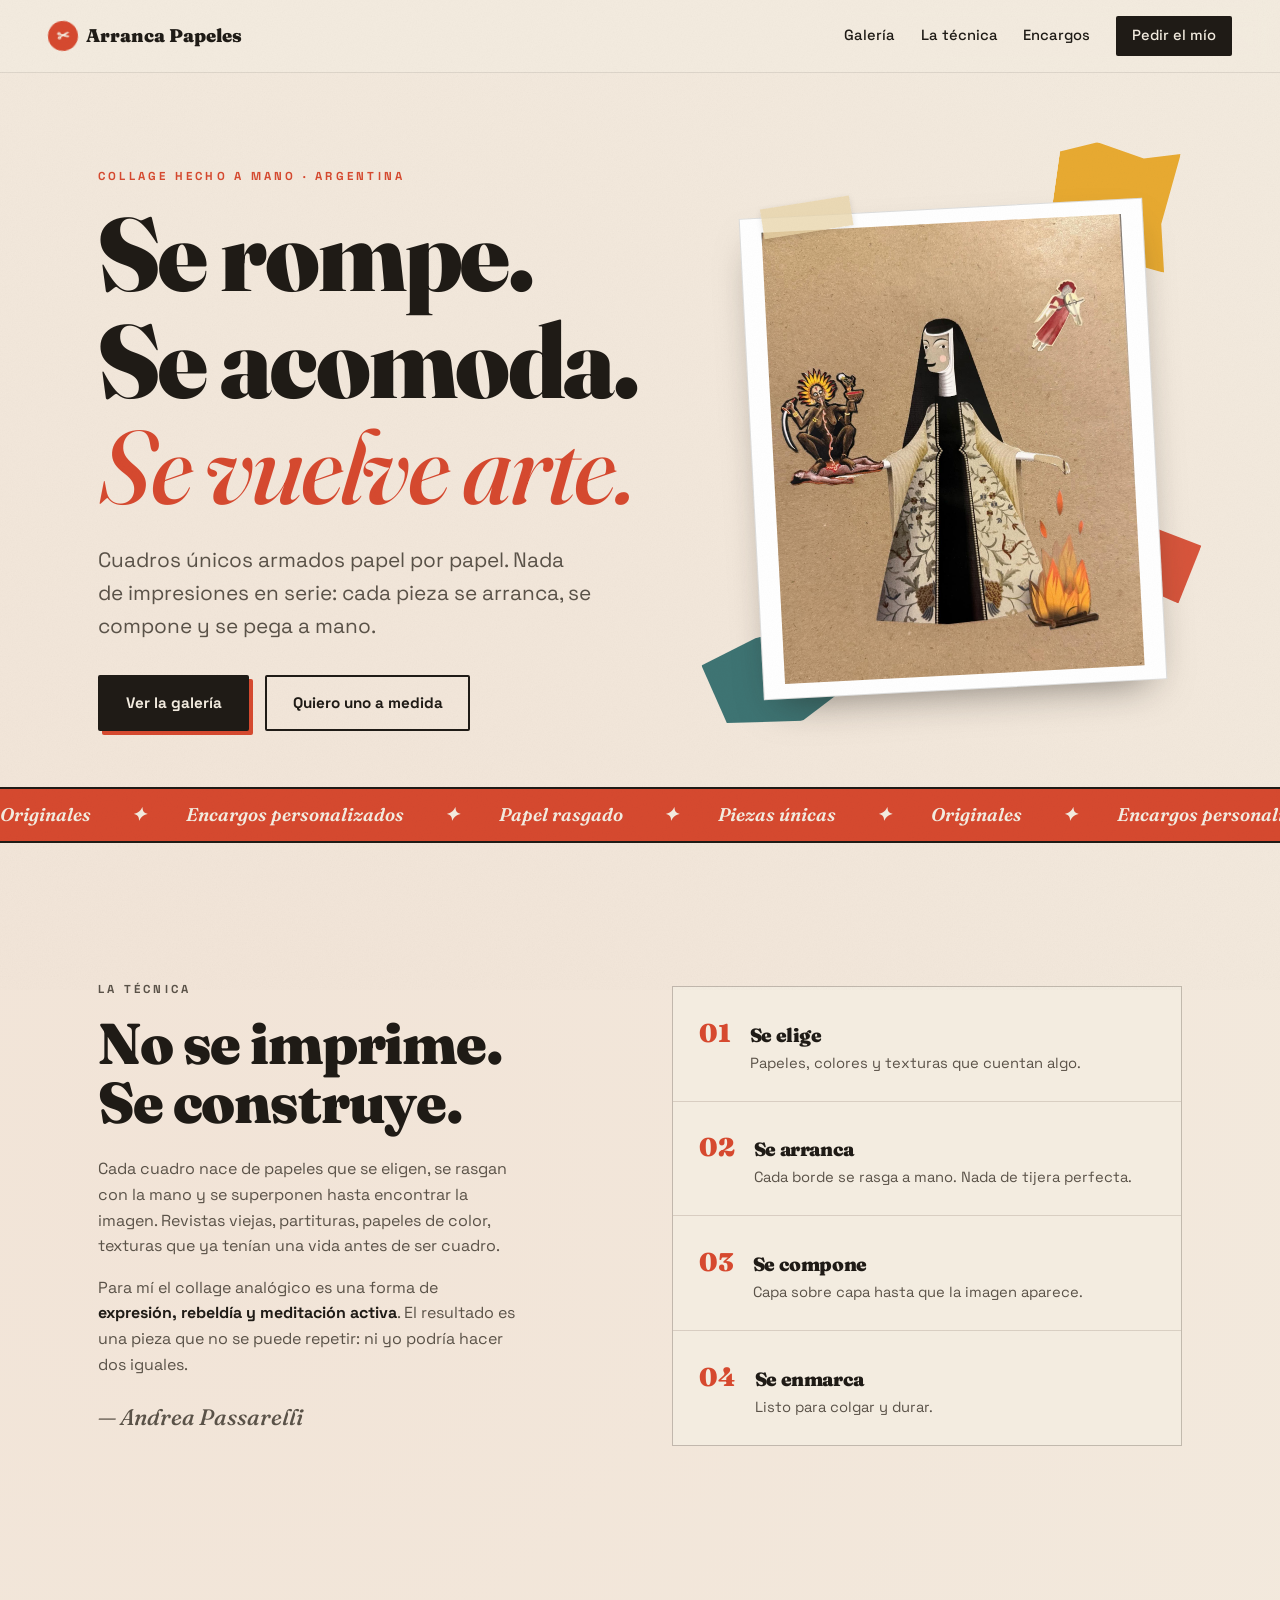
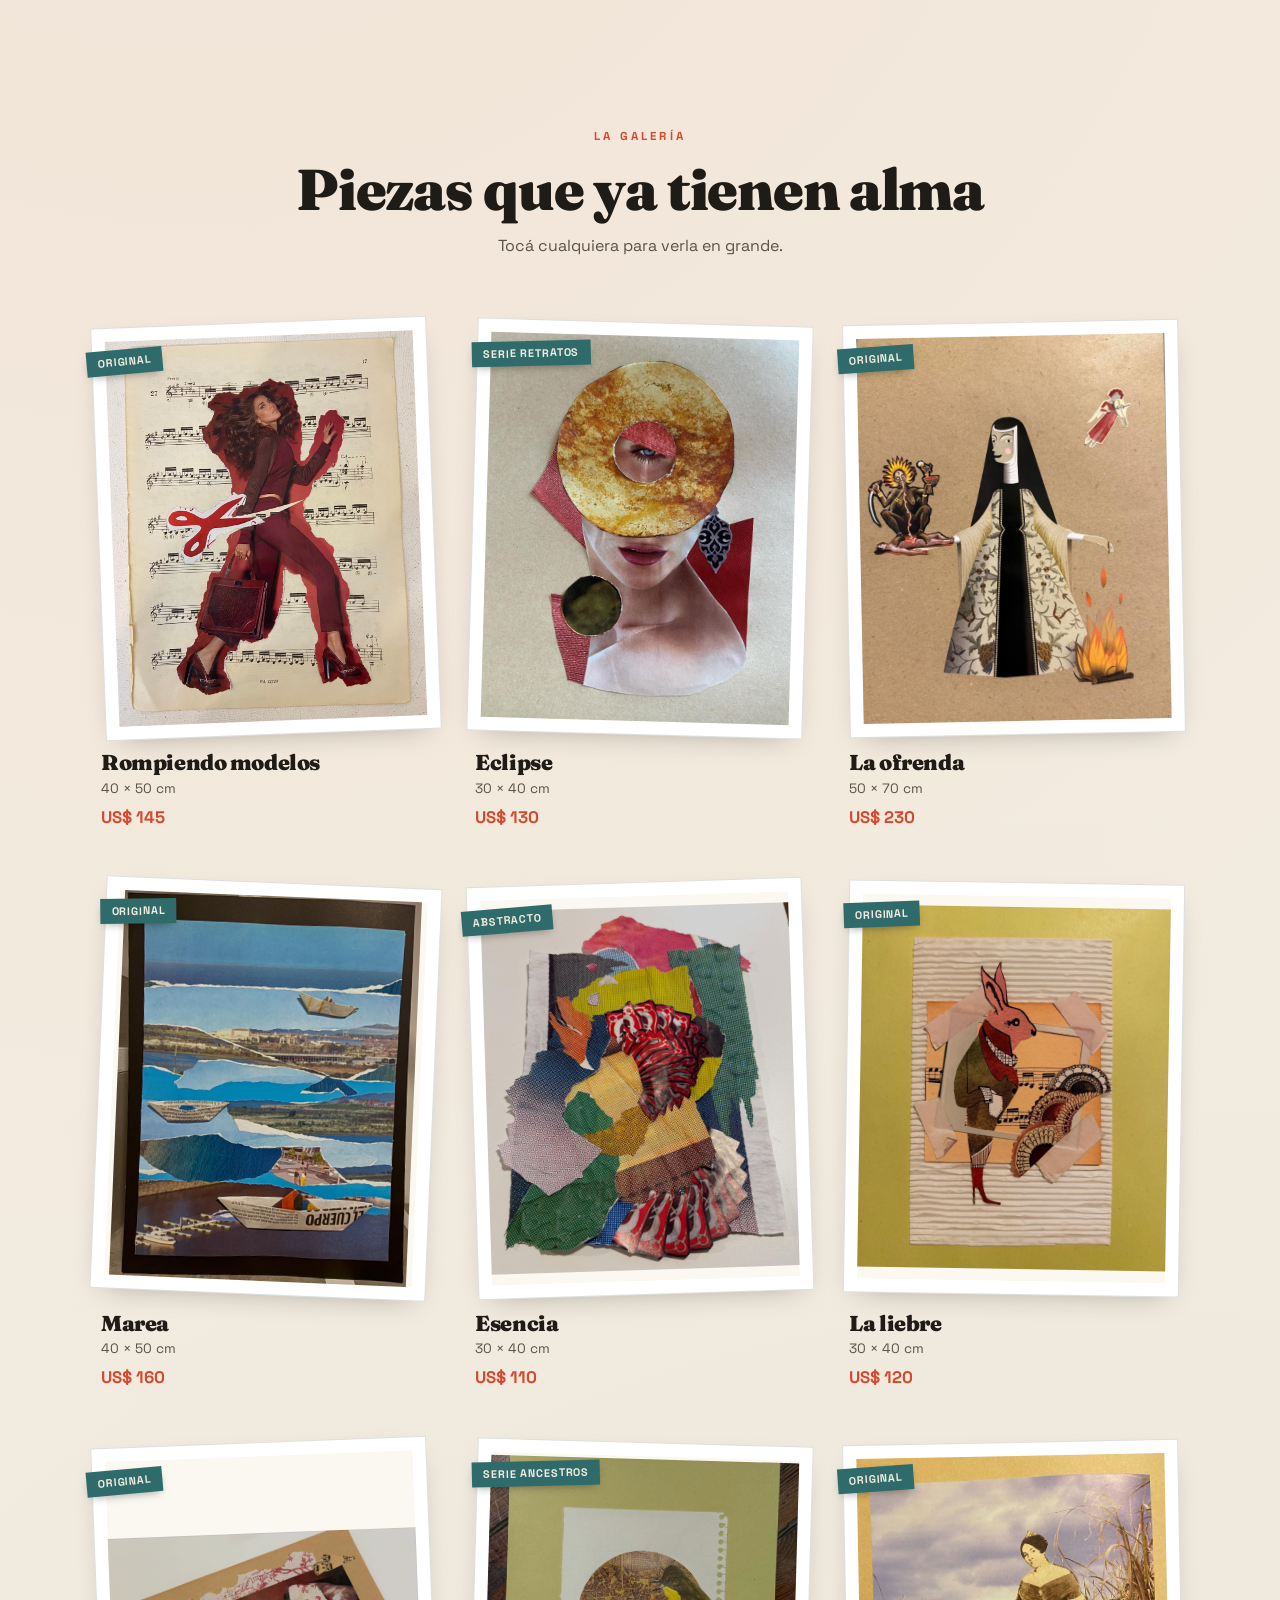
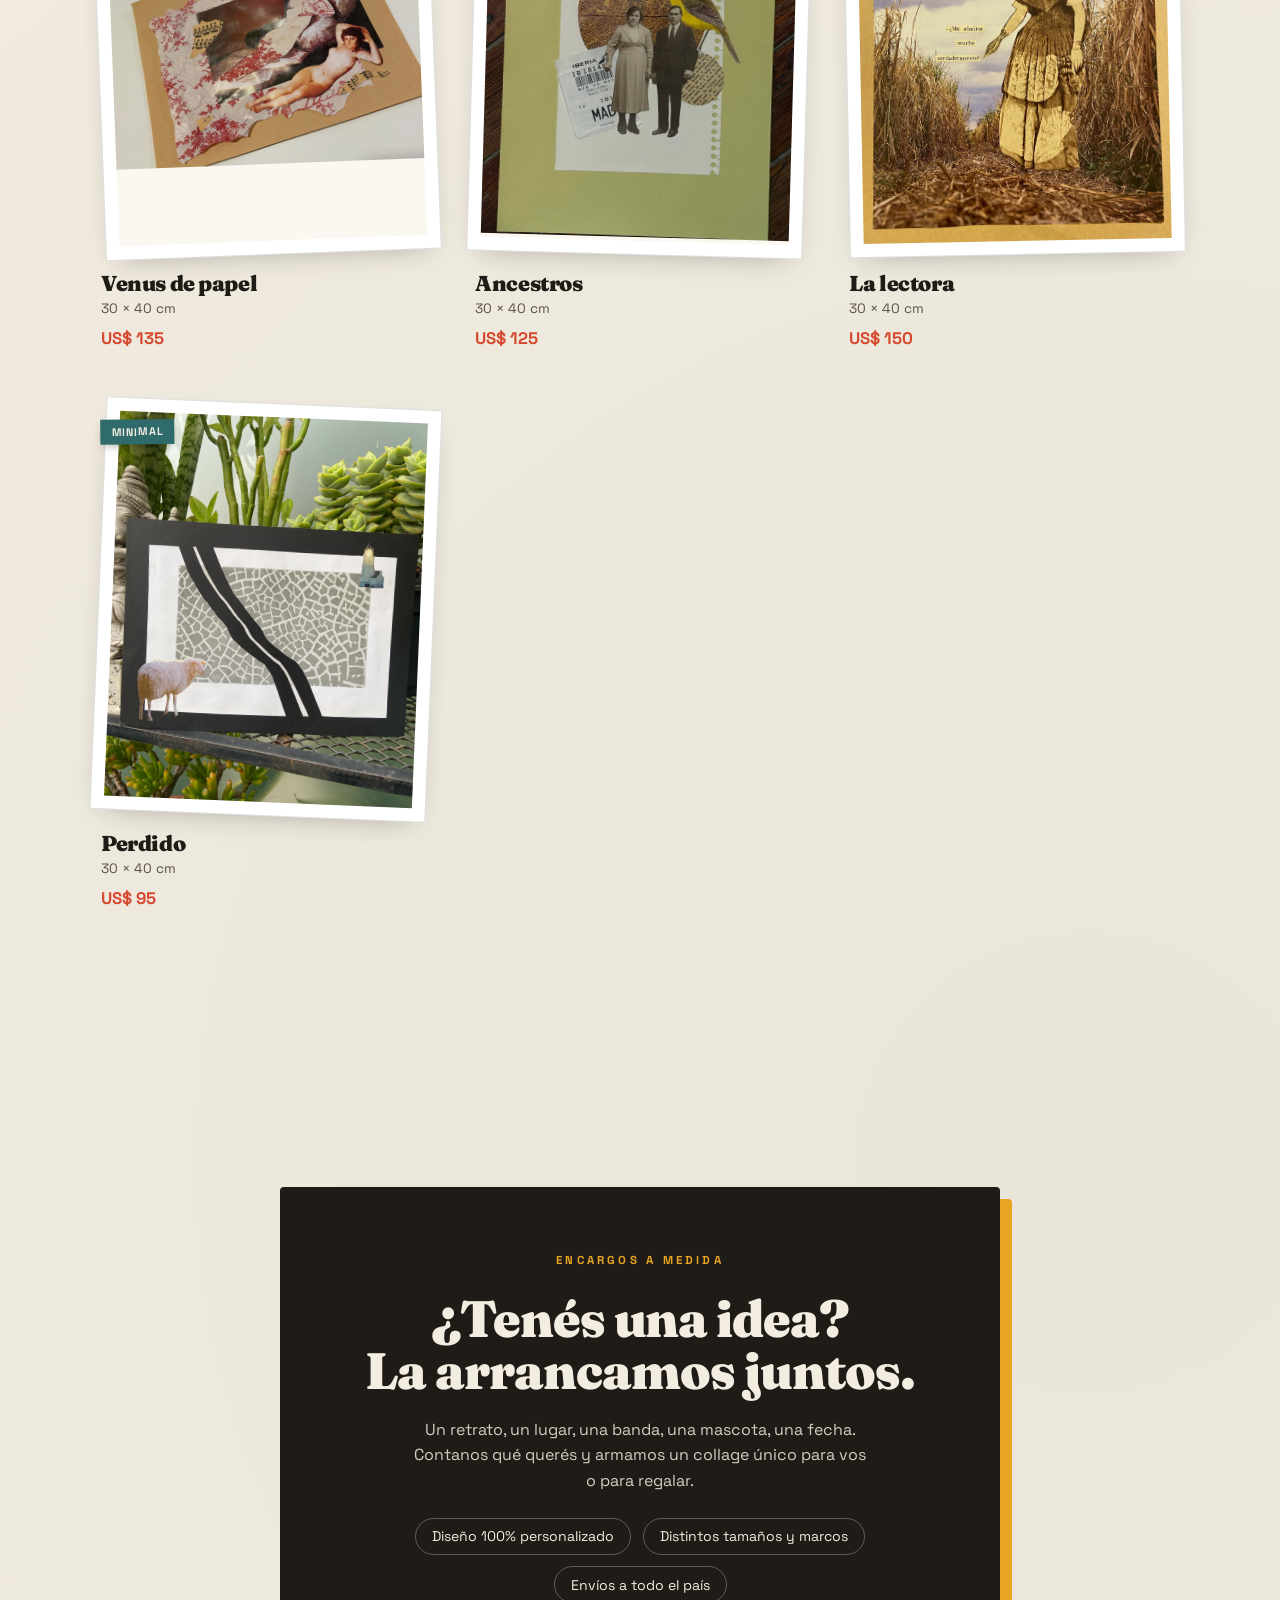
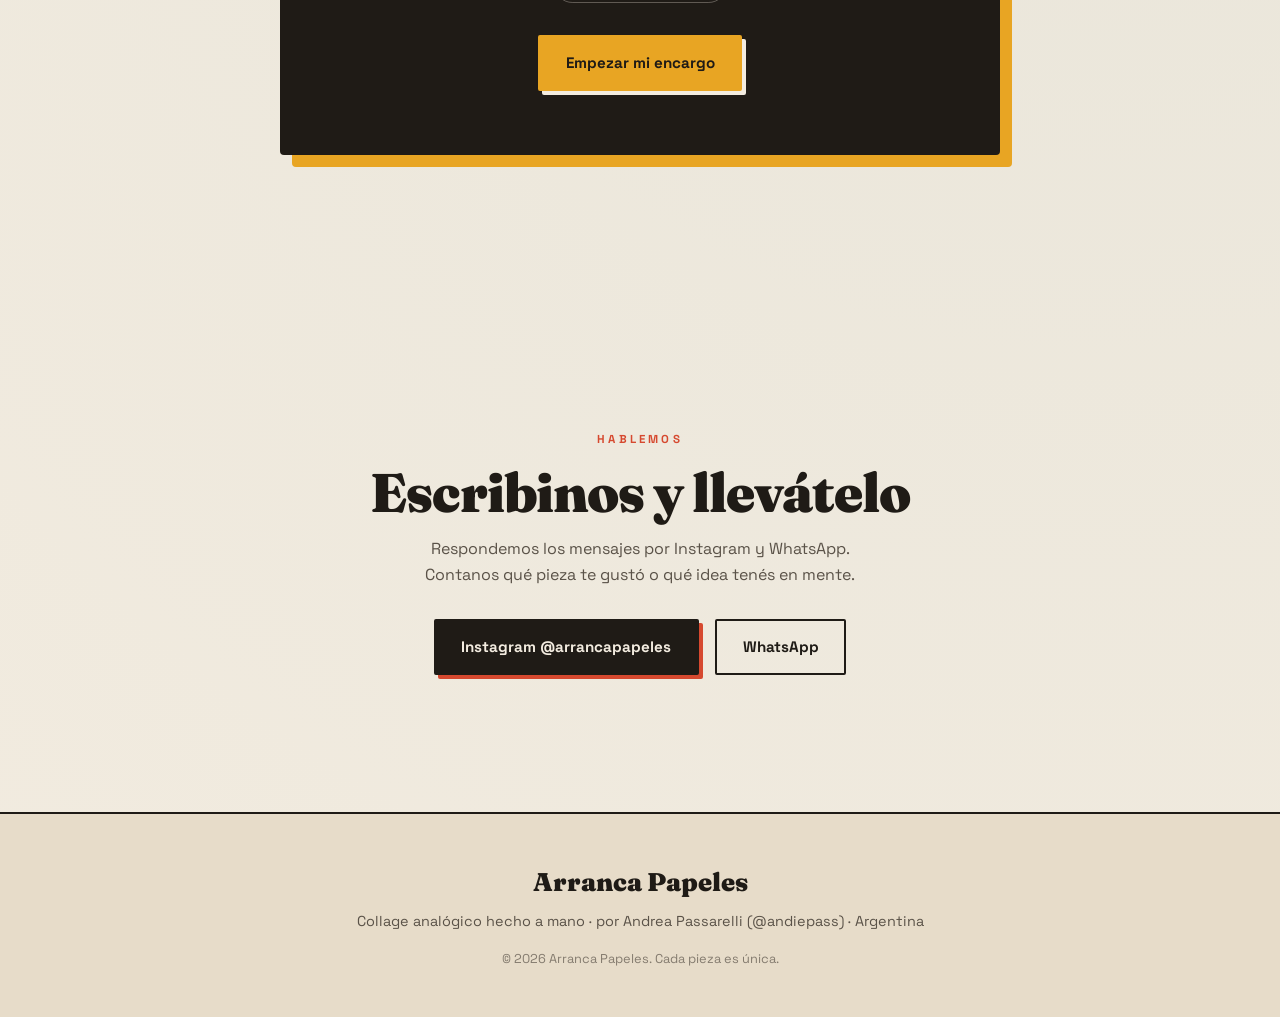
==== ap.html @ 6cf62430 "Initial commit: Arranca Papeles site" ====
<!DOCTYPE html>
<html lang="es-AR">
<head>
  <meta charset="UTF-8" />
  <meta name="viewport" content="width=device-width, initial-scale=1.0" />
  <title>Arranca Papeles — Cuadros collage hechos a mano</title>
  <meta name="description" content="Cuadros únicos hechos con collage de papel rasgado. Piezas originales y encargos personalizados. Hecho a mano en Argentina." />

  <!-- Open Graph -->
  <meta property="og:title" content="Arranca Papeles — Cuadros collage hechos a mano" />
  <meta property="og:description" content="Cuadros únicos hechos con collage de papel rasgado. Originales y por encargo." />
  <meta property="og:type" content="website" />
  <meta property="og:image" content="assets/img/cuadros/obra-la-ofrenda.jpg" />

  <link rel="preconnect" href="https://fonts.googleapis.com" />
  <link rel="preconnect" href="https://fonts.gstatic.com" crossorigin />
  <link href="https://fonts.googleapis.com/css2?family=Fraunces:ital,opsz,wght@0,9..144,400;0,9..144,600;0,9..144,900;1,9..144,500&family=Space+Grotesk:wght@400;500;700&display=swap" rel="stylesheet" />

  <link rel="stylesheet" href="assets/css/styles.css" />
</head>
<body>
  <!-- Grano de papel global -->
  <svg class="grain" aria-hidden="true" width="0" height="0">
    <filter id="paperGrain">
      <feTurbulence type="fractalNoise" baseFrequency="0.8" numOctaves="3" stitchTiles="stitch" />
      <feColorMatrix type="saturate" values="0" />
    </filter>
  </svg>

  <header class="site-header">
    <a href="#top" class="brand">
      <span class="brand-mark">✂</span>
      <span class="brand-name">Arranca&nbsp;Papeles</span>
    </a>
    <nav aria-label="Navegación principal">
      <a href="#galeria">Galería</a>
      <a href="#tecnica">La técnica</a>
      <a href="#encargos">Encargos</a>
      <a href="#contacto" class="nav-cta">Pedir el mío</a>
    </nav>
  </header>

  <main id="top">
    <!-- ░░░ HERO ░░░ -->
    <section class="hero" aria-labelledby="hero-title">
      <div class="hero-copy">
        <p class="eyebrow reveal">Collage hecho a mano · Argentina</p>
        <h1 id="hero-title" class="reveal">
          Se rompe.<br />
          Se acomoda.<br />
          <span class="ink">Se vuelve arte.</span>
        </h1>
        <p class="hero-sub reveal">
          Cuadros únicos armados papel por papel. Nada de impresiones en serie:
          cada pieza se arranca, se compone y se pega a mano.
        </p>
        <div class="hero-actions reveal">
          <a href="#galeria" class="btn btn-primary">Ver la galería</a>
          <a href="#encargos" class="btn btn-ghost">Quiero uno a medida</a>
        </div>
      </div>

      <div class="hero-visual" aria-hidden="true">
        <div class="frame frame--hero tilt-a">
          <img src="assets/img/cuadros/obra-la-ofrenda.jpg" alt="" />
          <span class="tape tape--tl"></span>
        </div>
        <div class="paper-scrap scrap--1"></div>
        <div class="paper-scrap scrap--2"></div>
        <div class="paper-scrap scrap--3"></div>
      </div>
    </section>

    <!-- ░░░ MARQUEE ░░░ -->
    <div class="marquee" aria-hidden="true">
      <div class="marquee-track">
        <span>Originales</span><span>✦</span><span>Encargos personalizados</span><span>✦</span>
        <span>Papel rasgado</span><span>✦</span><span>Piezas únicas</span><span>✦</span>
        <span>Originales</span><span>✦</span><span>Encargos personalizados</span><span>✦</span>
        <span>Papel rasgado</span><span>✦</span><span>Piezas únicas</span><span>✦</span>
      </div>
    </div>

    <!-- ░░░ TÉCNICA / MANIFIESTO ░░░ -->
    <section id="tecnica" class="technique" aria-labelledby="tecnica-title">
      <div class="technique-text">
        <p class="eyebrow reveal">La técnica</p>
        <h2 id="tecnica-title" class="reveal">No se imprime.<br />Se construye.</h2>
        <p class="reveal">
          Cada cuadro nace de papeles que se eligen, se rasgan con la mano y se
          superponen hasta encontrar la imagen. Revistas viejas, partituras,
          papeles de color, texturas que ya tenían una vida antes de ser cuadro.
        </p>
        <p class="reveal">
          Para mí el collage analógico es una forma de
          <strong>expresión, rebeldía y meditación activa</strong>. El resultado
          es una pieza que no se puede repetir: ni yo podría hacer dos iguales.
        </p>
        <p class="signature reveal">— Andrea Passarelli</p>
      </div>
      <ul class="technique-steps" aria-label="Proceso">
        <li class="reveal"><span class="step-num">01</span><h3>Se elige</h3><p>Papeles, colores y texturas que cuentan algo.</p></li>
        <li class="reveal"><span class="step-num">02</span><h3>Se arranca</h3><p>Cada borde se rasga a mano. Nada de tijera perfecta.</p></li>
        <li class="reveal"><span class="step-num">03</span><h3>Se compone</h3><p>Capa sobre capa hasta que la imagen aparece.</p></li>
        <li class="reveal"><span class="step-num">04</span><h3>Se enmarca</h3><p>Listo para colgar y durar.</p></li>
      </ul>
    </section>

    <!-- ░░░ GALERÍA ░░░ -->
    <section id="galeria" class="gallery" aria-labelledby="galeria-title">
      <div class="section-head">
        <p class="eyebrow reveal">La galería</p>
        <h2 id="galeria-title" class="reveal">Piezas que ya tienen alma</h2>
        <p class="section-lead reveal">Tocá cualquiera para verla en grande.</p>
      </div>
      <div class="gallery-grid" id="galleryGrid">
        <!-- Inyectado por gallery.js desde cuadros.js -->
      </div>
    </section>

    <!-- ░░░ ENCARGOS ░░░ -->
    <section id="encargos" class="commission" aria-labelledby="encargos-title">
      <div class="commission-card reveal">
        <p class="eyebrow">Encargos a medida</p>
        <h2 id="encargos-title">¿Tenés una idea?<br />La arrancamos juntos.</h2>
        <p>
          Un retrato, un lugar, una banda, una mascota, una fecha. Contanos qué
          querés y armamos un collage único para vos o para regalar.
        </p>
        <ul class="commission-list">
          <li>Diseño 100% personalizado</li>
          <li>Distintos tamaños y marcos</li>
          <li>Envíos a todo el país</li>
        </ul>
        <a href="#contacto" class="btn btn-primary">Empezar mi encargo</a>
      </div>
    </section>

    <!-- ░░░ CONTACTO ░░░ -->
    <section id="contacto" class="contact" aria-labelledby="contacto-title">
      <p class="eyebrow reveal">Hablemos</p>
      <h2 id="contacto-title" class="reveal">Escribinos y llevátelo</h2>
      <p class="reveal contact-lead">
        Respondemos los mensajes por Instagram y WhatsApp. Contanos qué pieza te
        gustó o qué idea tenés en mente.
      </p>
      <div class="contact-actions reveal">
        <a class="btn btn-primary" href="https://www.instagram.com/arrancapapeles/" target="_blank" rel="noopener">
          Instagram @arrancapapeles
        </a>
        <!-- TODO: reemplazar el número por el WhatsApp real -->
        <a class="btn btn-ghost" href="https://wa.me/549XXXXXXXXXX" target="_blank" rel="noopener">
          WhatsApp
        </a>
      </div>
    </section>
  </main>

  <footer class="site-footer">
    <span class="brand-name">Arranca Papeles</span>
    <p>Collage analógico hecho a mano · por Andrea Passarelli (@andiepass) · Argentina</p>
    <p class="muted">© <span id="year"></span> Arranca Papeles. Cada pieza es única.</p>
  </footer>

  <!-- Lightbox -->
  <div class="lightbox" id="lightbox" role="dialog" aria-modal="true" aria-label="Cuadro ampliado" hidden>
    <button class="lightbox-close" id="lightboxClose" aria-label="Cerrar">✕</button>
    <figure class="lightbox-figure">
      <img id="lightboxImg" src="" alt="" />
      <figcaption id="lightboxCaption"></figcaption>
    </figure>
  </div>

  <script src="assets/js/cuadros.js"></script>
  <script src="assets/js/gallery.js"></script>
</body>
</html>
---- assets/css/styles.css ----
/* ============================================================
   Arranca Papeles — estética collage / papel rasgado
   ============================================================ */

:root {
  /* Paleta papel */
  --paper:        #f3ece0;   /* fondo crema */
  --paper-deep:   #e7dcc9;   /* crema más oscuro */
  --kraft:        #c9a87c;
  --ink:          #1f1b16;   /* texto principal */
  --ink-soft:     #5a5248;
  --accent:       #d6492f;   /* tomate */
  --accent-2:     #e8a523;   /* ocre */
  --accent-3:     #2f6b6b;   /* teal apagado */
  --tape:         rgba(232, 213, 168, 0.75);

  --maxw: 1180px;
  --space-section: clamp(4.5rem, 3rem + 7vw, 9rem);
  --radius: 2px;

  --shadow-frame: 0 18px 40px -18px rgba(31, 27, 22, 0.55);
  --shadow-soft: 0 10px 30px -16px rgba(31, 27, 22, 0.4);

  --font-display: "Fraunces", Georgia, serif;
  --font-body: "Space Grotesk", system-ui, sans-serif;

  --dur: 0.55s;
  --ease: cubic-bezier(0.16, 1, 0.3, 1);
}

*,
*::before,
*::after { box-sizing: border-box; }

html { scroll-behavior: smooth; }

body {
  margin: 0;
  font-family: var(--font-body);
  color: var(--ink);
  background-color: var(--paper);
  background-image:
    radial-gradient(circle at 15% 20%, rgba(214, 73, 47, 0.05), transparent 40%),
    radial-gradient(circle at 85% 75%, rgba(47, 107, 107, 0.05), transparent 45%);
  line-height: 1.6;
  overflow-x: hidden;
  position: relative;
}

/* Grano de papel sobre todo */
body::before {
  content: "";
  position: fixed;
  inset: 0;
  pointer-events: none;
  z-index: 9999;
  opacity: 0.05;
  mix-blend-mode: multiply;
  filter: url(#paperGrain);
}
.grain { position: absolute; }

h1, h2, h3 {
  font-family: var(--font-display);
  font-weight: 900;
  line-height: 1.02;
  letter-spacing: -0.02em;
  margin: 0;
}

a { color: inherit; }

.eyebrow {
  font-family: var(--font-body);
  text-transform: uppercase;
  letter-spacing: 0.28em;
  font-size: 0.72rem;
  font-weight: 700;
  color: var(--accent);
  margin: 0 0 1rem;
}

.ink { color: var(--accent); font-style: italic; font-weight: 500; }

/* ── Botones ── */
.btn {
  display: inline-block;
  padding: 0.85rem 1.6rem;
  font-family: var(--font-body);
  font-weight: 700;
  font-size: 0.95rem;
  text-decoration: none;
  border-radius: var(--radius);
  transition: transform 0.25s var(--ease), box-shadow 0.25s var(--ease),
    background-color 0.25s var(--ease);
  border: 2px solid var(--ink);
  cursor: pointer;
}
.btn-primary {
  background: var(--ink);
  color: var(--paper);
  box-shadow: 4px 4px 0 var(--accent);
}
.btn-primary:hover {
  transform: translate(-2px, -2px);
  box-shadow: 7px 7px 0 var(--accent);
}
.btn-ghost { background: transparent; color: var(--ink); }
.btn-ghost:hover {
  background: var(--ink);
  color: var(--paper);
  transform: translate(-2px, -2px);
}

/* ============================================================
   HEADER
   ============================================================ */
.site-header {
  position: sticky;
  top: 0;
  z-index: 100;
  display: flex;
  align-items: center;
  justify-content: space-between;
  padding: 1rem clamp(1.2rem, 4vw, 3rem);
  background: rgba(243, 236, 224, 0.82);
  backdrop-filter: blur(10px);
  border-bottom: 1px solid rgba(31, 27, 22, 0.1);
}
.brand {
  display: flex;
  align-items: center;
  gap: 0.5rem;
  text-decoration: none;
  font-family: var(--font-display);
  font-weight: 900;
  font-size: 1.15rem;
}
.brand-mark {
  display: grid;
  place-items: center;
  width: 1.9rem;
  height: 1.9rem;
  background: var(--accent);
  color: var(--paper);
  border-radius: 50%;
  transform: rotate(-8deg);
  font-size: 0.95rem;
}
.site-header nav { display: flex; align-items: center; gap: clamp(0.8rem, 2vw, 1.8rem); }
.site-header nav a {
  text-decoration: none;
  font-weight: 500;
  font-size: 0.92rem;
  position: relative;
}
.site-header nav a:not(.nav-cta)::after {
  content: "";
  position: absolute;
  left: 0; bottom: -4px;
  width: 0; height: 2px;
  background: var(--accent);
  transition: width 0.3s var(--ease);
}
.site-header nav a:not(.nav-cta):hover::after { width: 100%; }
.nav-cta {
  background: var(--ink);
  color: var(--paper);
  padding: 0.5rem 1rem;
  border-radius: var(--radius);
}
.site-header nav a.nav-cta:hover { background: var(--accent); }

/* ============================================================
   HERO
   ============================================================ */
.hero {
  display: grid;
  grid-template-columns: 1.1fr 0.9fr;
  gap: clamp(2rem, 5vw, 5rem);
  align-items: center;
  max-width: var(--maxw);
  margin: 0 auto;
  padding: clamp(3rem, 7vw, 6rem) clamp(1.2rem, 4vw, 3rem) clamp(2rem, 4vw, 4rem);
}
.hero h1 {
  font-size: clamp(2.8rem, 1.5rem + 7vw, 6.5rem);
  margin: 0.5rem 0 1.5rem;
}
.hero-sub {
  font-size: clamp(1.05rem, 0.95rem + 0.5vw, 1.3rem);
  color: var(--ink-soft);
  max-width: 38ch;
  margin: 0 0 2rem;
}
.hero-actions { display: flex; flex-wrap: wrap; gap: 1rem; }

.hero-visual { position: relative; aspect-ratio: 4 / 5; }
.frame {
  position: relative;
  background: #fff;
  padding: 0.9rem;
  border: 1px solid rgba(31, 27, 22, 0.15);
  box-shadow: var(--shadow-frame);
}
.frame img { display: block; width: 100%; height: 100%; object-fit: contain; background: #fff; }
.frame--hero {
  position: absolute;
  inset: 8% 6%;
  z-index: 2;
}
.tilt-a { transform: rotate(-3deg); transition: transform var(--dur) var(--ease); }
.tilt-a:hover { transform: rotate(-1deg) scale(1.02); }

.tape {
  position: absolute;
  width: 90px; height: 30px;
  background: var(--tape);
  box-shadow: 0 2px 6px rgba(0,0,0,0.1);
}
.tape--tl { top: -14px; left: 22px; transform: rotate(-6deg); }

.paper-scrap { position: absolute; z-index: 1; opacity: 0.92; }
.scrap--1 {
  width: 120px; height: 120px; top: -3%; right: 2%;
  background: var(--accent-2);
  clip-path: polygon(0 12%, 30% 0, 70% 8%, 100% 0, 92% 60%, 100% 100%, 40% 92%, 0 100%);
  transform: rotate(8deg);
}
.scrap--2 {
  width: 150px; height: 90px; bottom: 2%; left: -4%;
  background: var(--accent-3);
  clip-path: polygon(0 20%, 40% 0, 100% 10%, 95% 70%, 60% 100%, 10% 88%);
  transform: rotate(-10deg);
}
.scrap--3 {
  width: 70px; height: 70px; bottom: 24%; right: -3%;
  background: var(--accent);
  clip-path: polygon(0 0, 100% 12%, 88% 100%, 8% 86%);
  transform: rotate(14deg);
}

/* ============================================================
   MARQUEE
   ============================================================ */
.marquee {
  border-block: 2px solid var(--ink);
  background: var(--accent);
  color: var(--paper);
  overflow: hidden;
  padding: 0.7rem 0;
}
.marquee-track {
  display: flex;
  gap: 2.5rem;
  white-space: nowrap;
  width: max-content;
  animation: marquee 28s linear infinite;
  font-family: var(--font-display);
  font-weight: 600;
  font-style: italic;
  font-size: 1.15rem;
}
.marquee-track span { display: inline-block; }
@keyframes marquee {
  from { transform: translateX(0); }
  to { transform: translateX(-50%); }
}

/* ============================================================
   TÉCNICA
   ============================================================ */
.technique {
  display: grid;
  grid-template-columns: 1fr 1fr;
  gap: clamp(2rem, 5vw, 5rem);
  max-width: var(--maxw);
  margin: 0 auto;
  padding: var(--space-section) clamp(1.2rem, 4vw, 3rem);
  align-items: center;
}
.technique-text h2 {
  font-size: clamp(2rem, 1.2rem + 4vw, 3.6rem);
  margin: 0.5rem 0 1.5rem;
}
.technique-text p { color: var(--ink-soft); margin: 0 0 1rem; max-width: 42ch; }
.technique-text strong { color: var(--ink); }
.signature {
  font-family: var(--font-display);
  font-style: italic;
  font-weight: 500;
  font-size: 1.4rem;
  color: var(--accent);
  margin-top: 1.4rem !important;
}

.technique-steps { list-style: none; margin: 0; padding: 0; display: grid; gap: 1px; background: rgba(31,27,22,0.12); border: 1px solid rgba(31,27,22,0.12); }
.technique-steps li {
  background: var(--paper);
  padding: 1.6rem;
  display: grid;
  grid-template-columns: auto 1fr;
  gap: 0.4rem 1.2rem;
  align-items: baseline;
  transition: background 0.3s var(--ease);
}
.technique-steps li:hover { background: var(--paper-deep); }
.step-num {
  font-family: var(--font-display);
  font-weight: 900;
  font-size: 1.6rem;
  color: var(--accent);
  grid-row: span 2;
}
.technique-steps h3 { font-size: 1.2rem; }
.technique-steps p { grid-column: 2; margin: 0; font-size: 0.92rem; color: var(--ink-soft); }

/* ============================================================
   GALERÍA
   ============================================================ */
.gallery {
  max-width: var(--maxw);
  margin: 0 auto;
  padding: var(--space-section) clamp(1.2rem, 4vw, 3rem);
}
.section-head { text-align: center; margin-bottom: clamp(2.5rem, 5vw, 4rem); }
.section-head h2 { font-size: clamp(2rem, 1.2rem + 4vw, 3.6rem); }
.section-lead { color: var(--ink-soft); margin: 0.8rem 0 0; }

.gallery-grid {
  display: grid;
  grid-template-columns: repeat(auto-fill, minmax(260px, 1fr));
  gap: clamp(2rem, 4vw, 3.5rem) clamp(1.5rem, 3vw, 2.5rem);
}
.cuadro { --rot: 0deg; }
.cuadro-frame {
  position: relative;
  display: block;
  width: 100%;
  padding: 0.8rem;
  background: #fff;
  border: 1px solid rgba(31, 27, 22, 0.14);
  box-shadow: var(--shadow-soft);
  cursor: pointer;
  transform: rotate(var(--rot));
  transition: transform 0.4s var(--ease), box-shadow 0.4s var(--ease);
  font: inherit;
}
.cuadro-frame img { display: block; width: 100%; aspect-ratio: 4 / 5; object-fit: contain; background: #fbf8f2; }
.cuadro-frame:hover,
.cuadro-frame:focus-visible {
  transform: rotate(0deg) translateY(-6px) scale(1.02);
  box-shadow: var(--shadow-frame);
  outline: none;
}
.cuadro-tag {
  position: absolute;
  top: 1.3rem; left: -0.4rem;
  background: var(--accent-3);
  color: var(--paper);
  font-size: 0.68rem;
  font-weight: 700;
  text-transform: uppercase;
  letter-spacing: 0.08em;
  padding: 0.25rem 0.7rem;
  transform: rotate(-3deg);
  box-shadow: 0 4px 10px -4px rgba(0,0,0,0.4);
}
.cuadro--sold .cuadro-frame { filter: grayscale(0.55); opacity: 0.85; }
.cuadro-stamp {
  position: absolute;
  top: 50%; left: 50%;
  transform: translate(-50%, -50%) rotate(-12deg);
  border: 3px solid var(--accent);
  color: var(--accent);
  font-family: var(--font-display);
  font-weight: 900;
  text-transform: uppercase;
  letter-spacing: 0.1em;
  font-size: 1.4rem;
  padding: 0.3rem 1rem;
  border-radius: 4px;
  opacity: 0.92;
  pointer-events: none;
}
.cuadro-meta { margin-top: 1.1rem; padding-left: 0.2rem; }
.cuadro-meta h3 { font-size: 1.35rem; }
.cuadro-size { margin: 0.2rem 0 0; font-size: 0.85rem; color: var(--ink-soft); }
.cuadro-price {
  margin: 0.3rem 0 0;
  font-weight: 700;
  font-size: 1.05rem;
  color: var(--accent);
}

/* ============================================================
   ENCARGOS
   ============================================================ */
.commission {
  padding: var(--space-section) clamp(1.2rem, 4vw, 3rem);
}
.commission-card {
  max-width: 720px;
  margin: 0 auto;
  text-align: center;
  background: var(--ink);
  color: var(--paper);
  padding: clamp(2.5rem, 5vw, 4.5rem);
  border-radius: 4px;
  position: relative;
  box-shadow: 12px 12px 0 var(--accent-2);
}
.commission-card .eyebrow { color: var(--accent-2); }
.commission-card h2 { font-size: clamp(1.8rem, 1.2rem + 3.5vw, 3.2rem); margin-bottom: 1.2rem; }
.commission-card p { color: rgba(243, 236, 224, 0.85); max-width: 46ch; margin: 0 auto 1.5rem; }
.commission-list {
  list-style: none;
  padding: 0;
  margin: 0 0 2rem;
  display: flex;
  flex-wrap: wrap;
  gap: 0.7rem;
  justify-content: center;
}
.commission-list li {
  border: 1px solid rgba(243, 236, 224, 0.3);
  padding: 0.4rem 1rem;
  border-radius: 100px;
  font-size: 0.88rem;
}
.commission-card .btn-primary {
  background: var(--accent-2);
  border-color: var(--accent-2);
  color: var(--ink);
  box-shadow: 4px 4px 0 var(--paper);
}
.commission-card .btn-primary:hover { box-shadow: 7px 7px 0 var(--paper); }

/* ============================================================
   CONTACTO
   ============================================================ */
.contact {
  max-width: 720px;
  margin: 0 auto;
  text-align: center;
  padding: var(--space-section) clamp(1.2rem, 4vw, 3rem);
}
.contact h2 { font-size: clamp(2rem, 1.2rem + 4vw, 3.4rem); margin-bottom: 1rem; }
.contact-lead { color: var(--ink-soft); margin: 0 auto 2rem; max-width: 44ch; }
.contact-actions { display: flex; flex-wrap: wrap; gap: 1rem; justify-content: center; }

/* ============================================================
   FOOTER
   ============================================================ */
.site-footer {
  text-align: center;
  padding: 3rem 1.5rem;
  border-top: 2px solid var(--ink);
  background: var(--paper-deep);
}
.site-footer .brand-name { font-family: var(--font-display); font-weight: 900; font-size: 1.6rem; }
.site-footer p { margin: 0.4rem 0 0; color: var(--ink-soft); font-size: 0.9rem; }
.site-footer .muted { font-size: 0.8rem; opacity: 0.7; margin-top: 1rem; }

/* ============================================================
   LIGHTBOX
   ============================================================ */
.lightbox {
  position: fixed;
  inset: 0;
  z-index: 1000;
  background: rgba(31, 27, 22, 0.92);
  display: grid;
  place-items: center;
  padding: 1.5rem;
}
.lightbox[hidden] { display: none; }
.lightbox-figure {
  margin: 0;
  max-width: min(680px, 92vw);
  background: #fff;
  padding: 1rem;
  box-shadow: var(--shadow-frame);
}
.lightbox-figure img { display: block; width: 100%; max-height: 72vh; object-fit: contain; }
.lightbox-figure figcaption {
  margin-top: 0.9rem;
  font-size: 0.95rem;
  color: var(--ink);
  text-align: center;
}
.lightbox-figure figcaption span { color: var(--ink-soft); font-size: 0.85rem; }
.lightbox-close {
  position: absolute;
  top: 1.2rem; right: 1.5rem;
  width: 2.6rem; height: 2.6rem;
  border-radius: 50%;
  border: 2px solid var(--paper);
  background: transparent;
  color: var(--paper);
  font-size: 1.1rem;
  cursor: pointer;
  transition: background 0.25s, color 0.25s;
}
.lightbox-close:hover { background: var(--paper); color: var(--ink); }

/* ============================================================
   REVEAL
   ============================================================ */
.reveal {
  opacity: 0;
  transform: translateY(24px);
  transition: opacity 0.7s var(--ease), transform 0.7s var(--ease);
}
.reveal.is-visible { opacity: 1; transform: none; }

/* ============================================================
   RESPONSIVE
   ============================================================ */
@media (max-width: 860px) {
  .hero { grid-template-columns: 1fr; }
  .hero-visual { max-width: 420px; margin: 1rem auto 0; width: 100%; }
  .technique { grid-template-columns: 1fr; }
  .site-header nav a:not(.nav-cta):not([href="#contacto"]) { display: none; }
}
@media (max-width: 520px) {
  .technique-steps li { grid-template-columns: 1fr; }
  .step-num { grid-row: auto; }
  .technique-steps p { grid-column: 1; }
}

@media (prefers-reduced-motion: reduce) {
  *, *::before, *::after {
    animation-duration: 0.001ms !important;
    animation-iteration-count: 1 !important;
    transition-duration: 0.001ms !important;
    scroll-behavior: auto !important;
  }
  .reveal { opacity: 1; transform: none; }
}
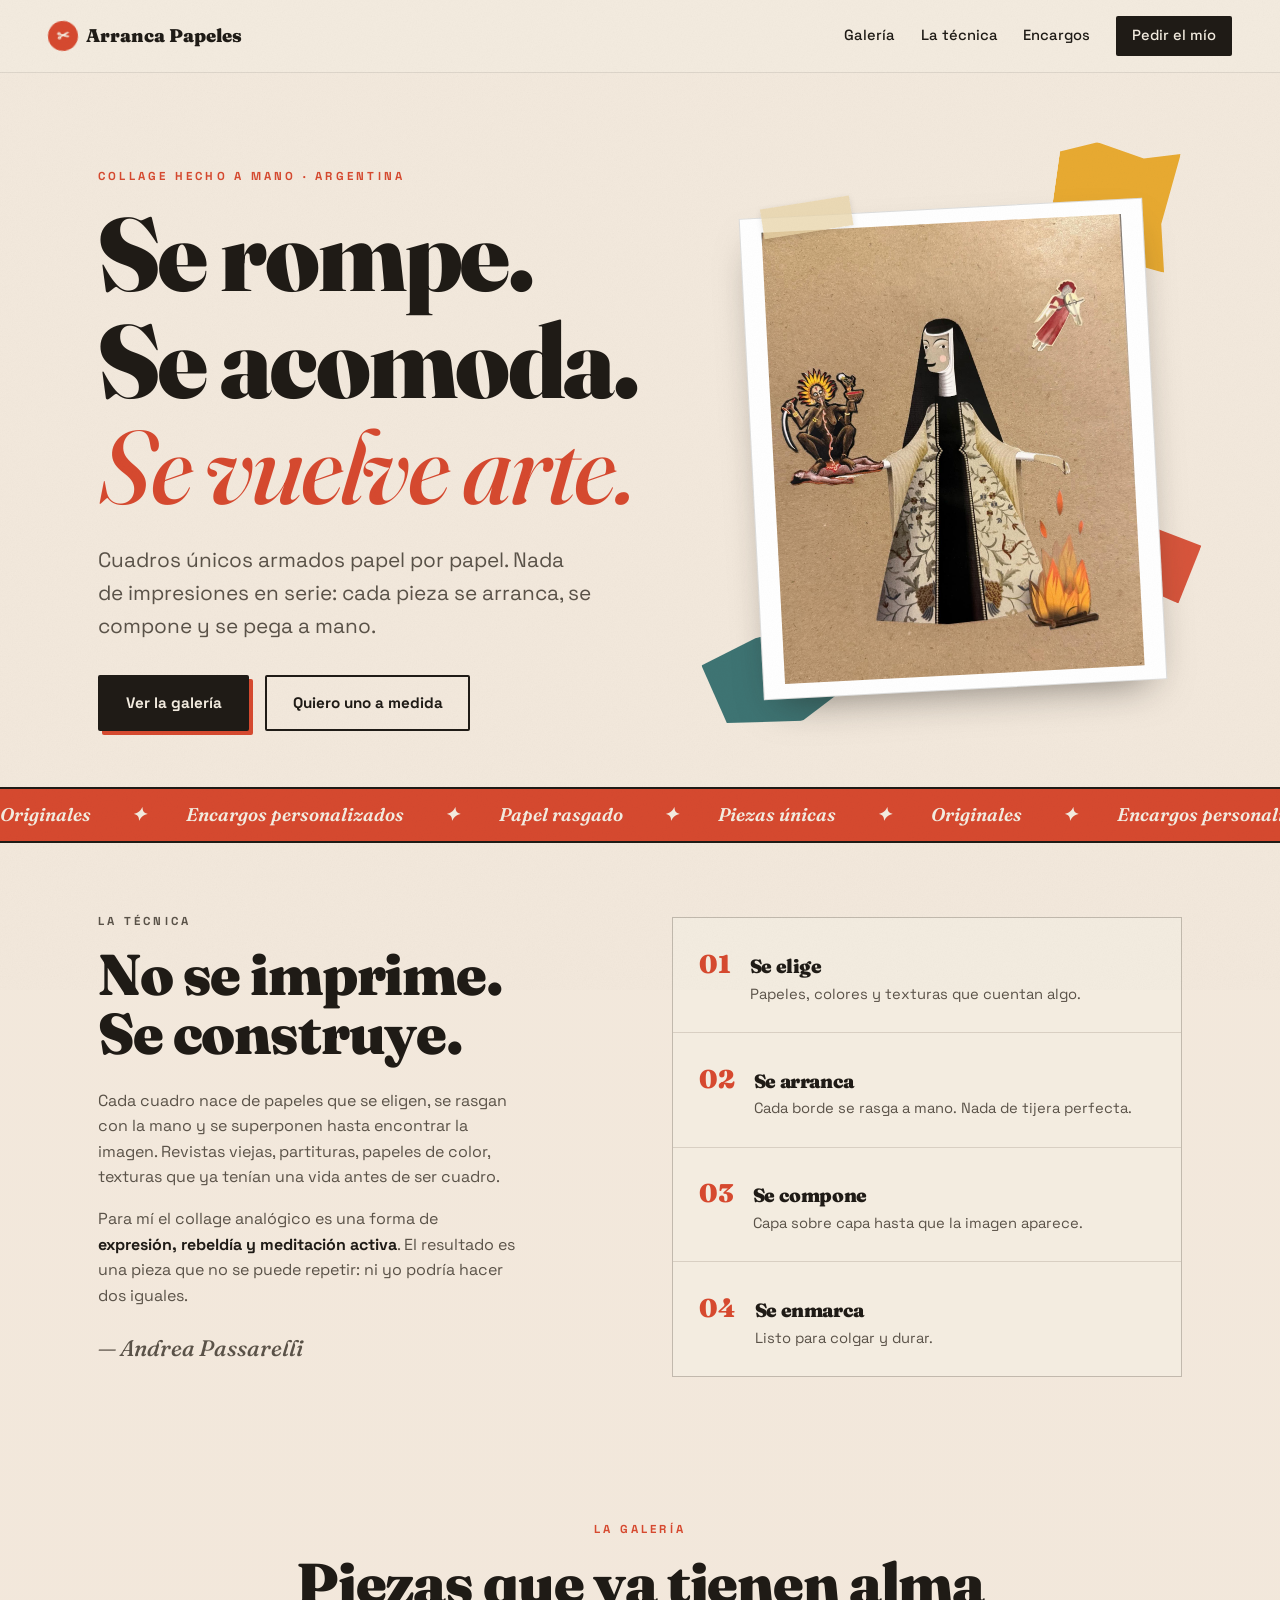
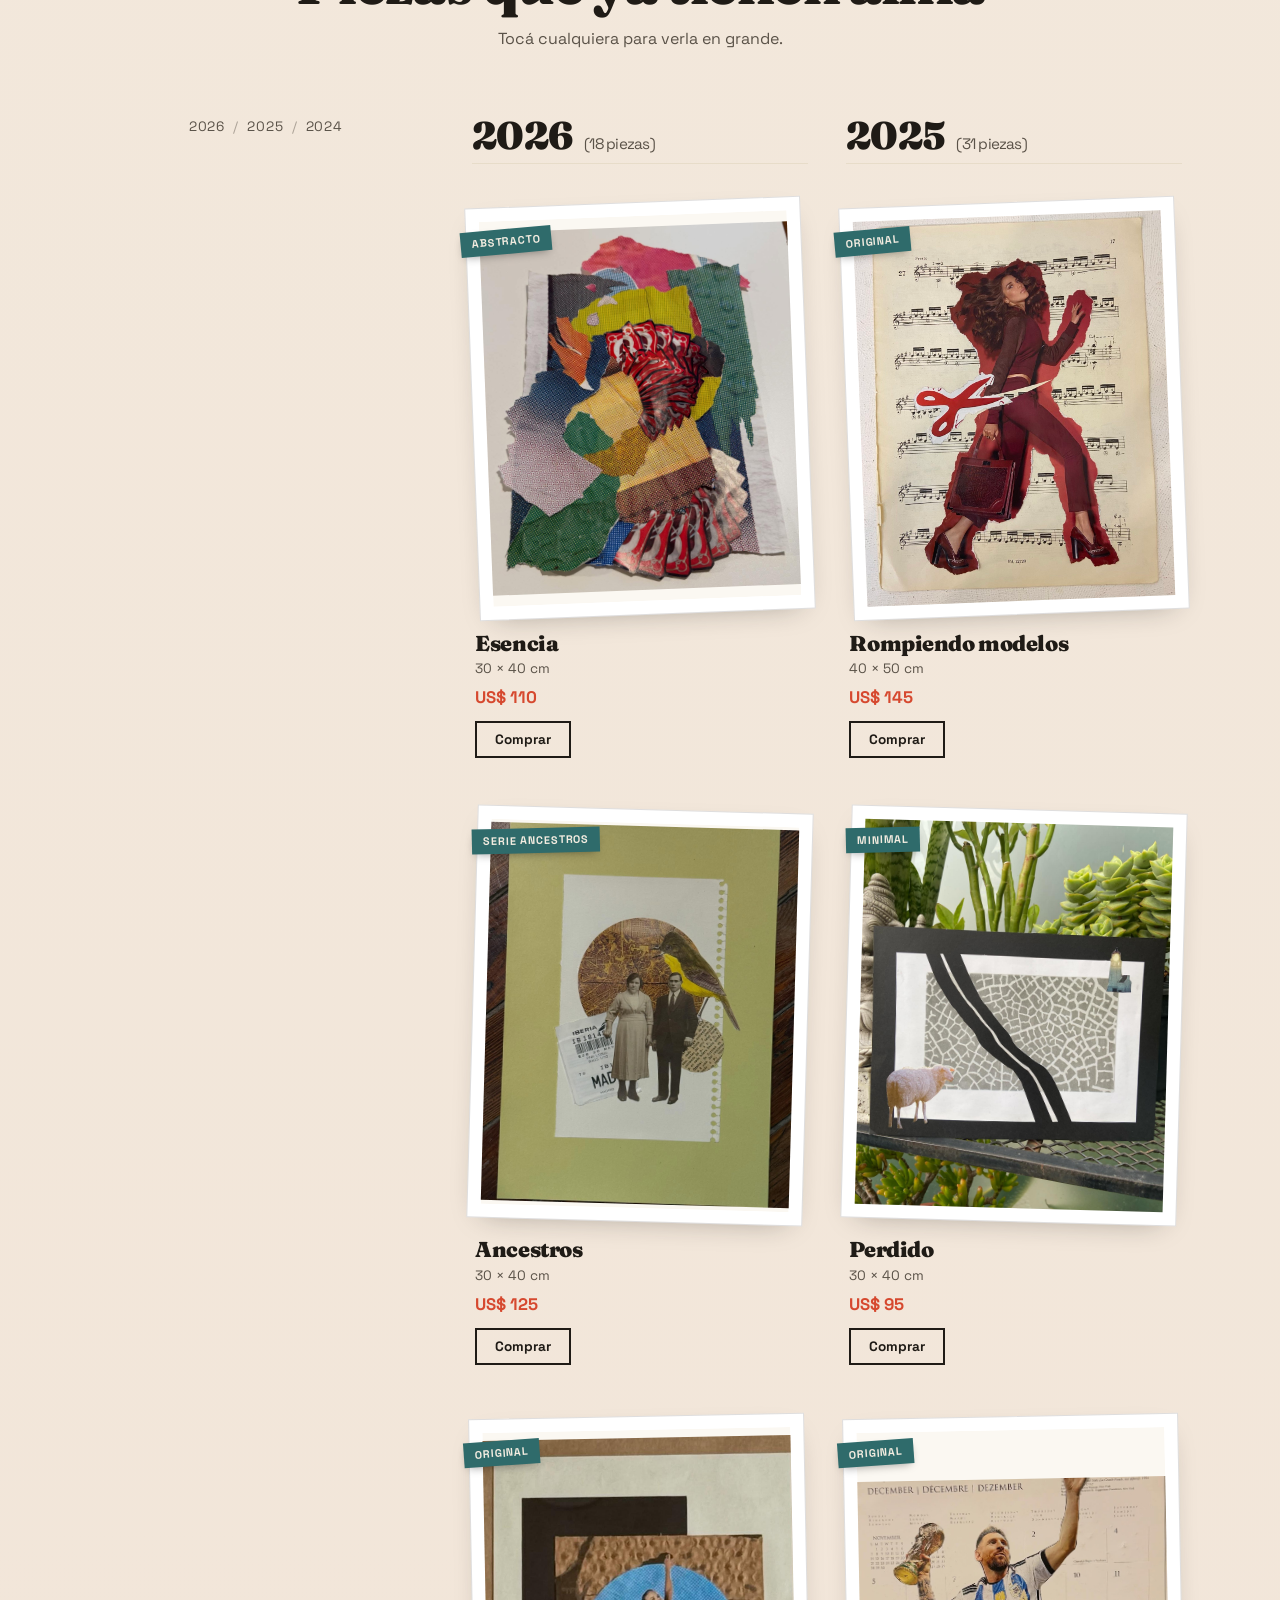
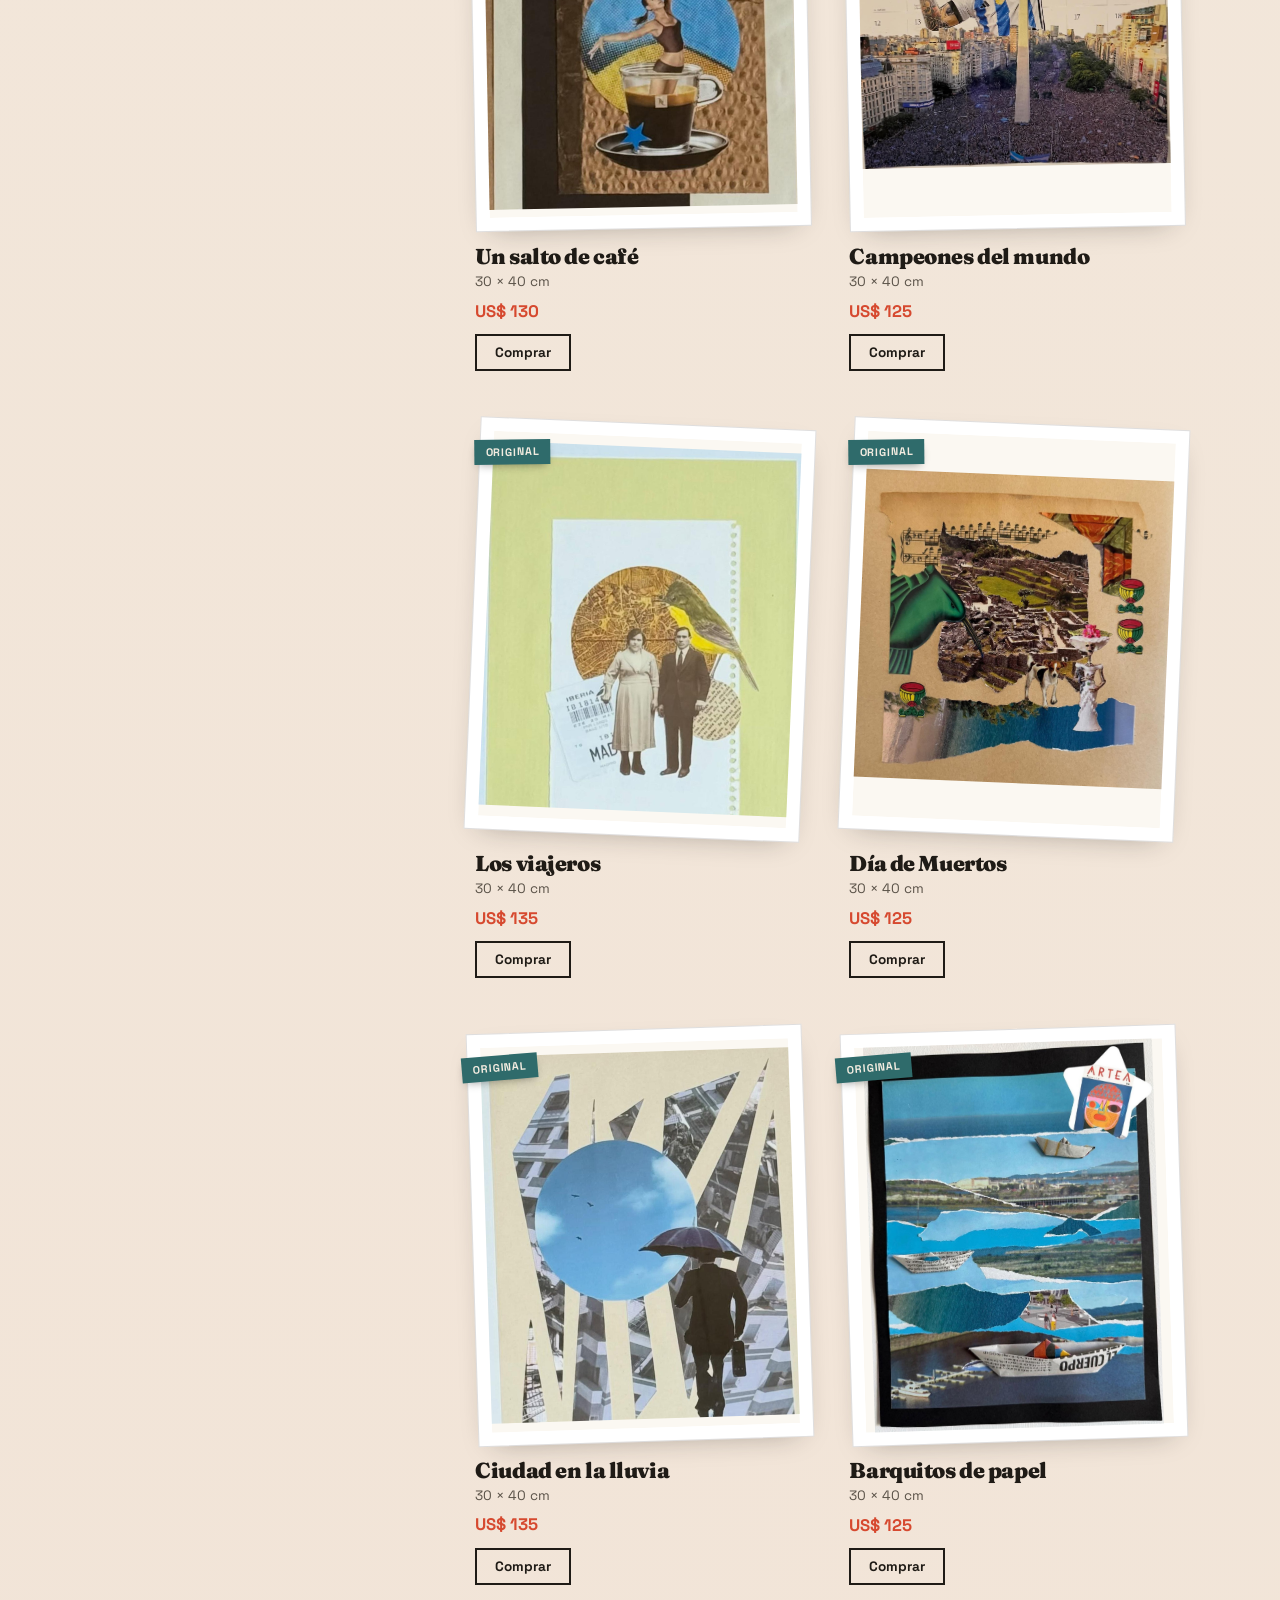
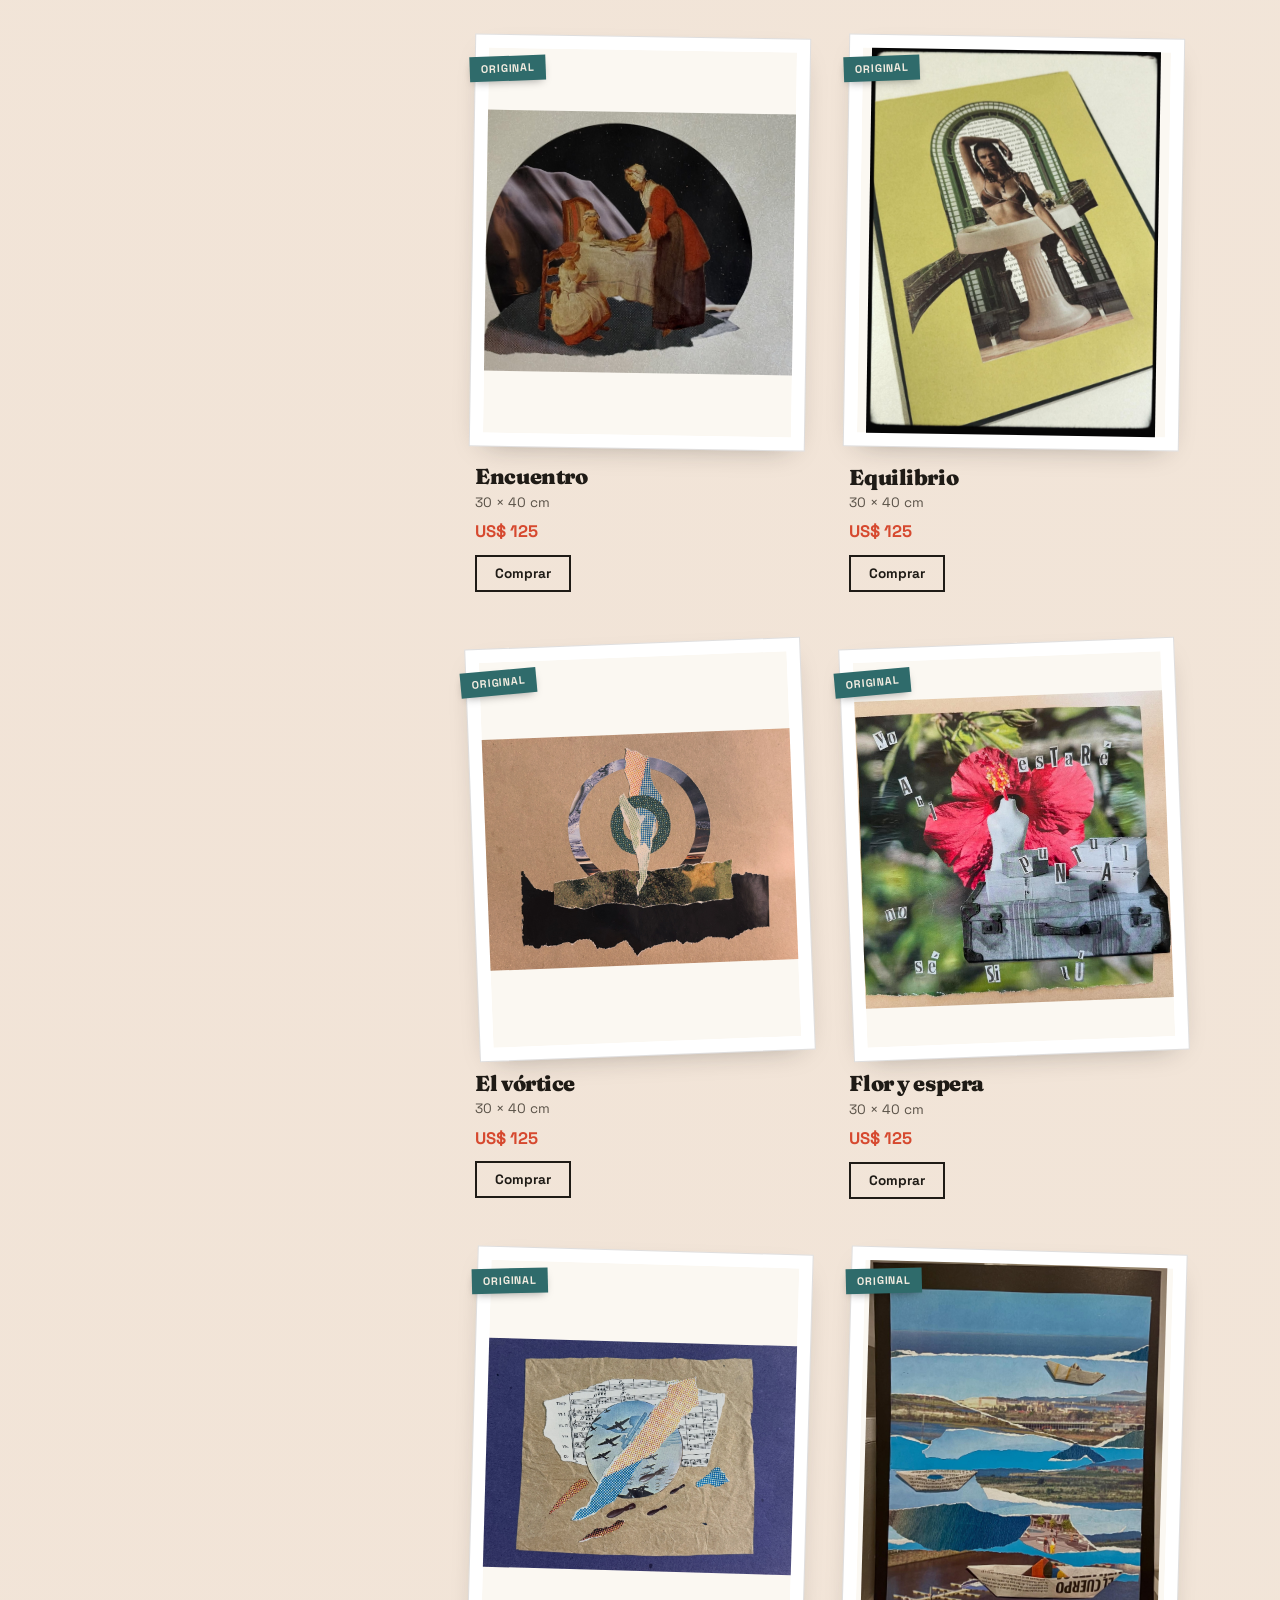
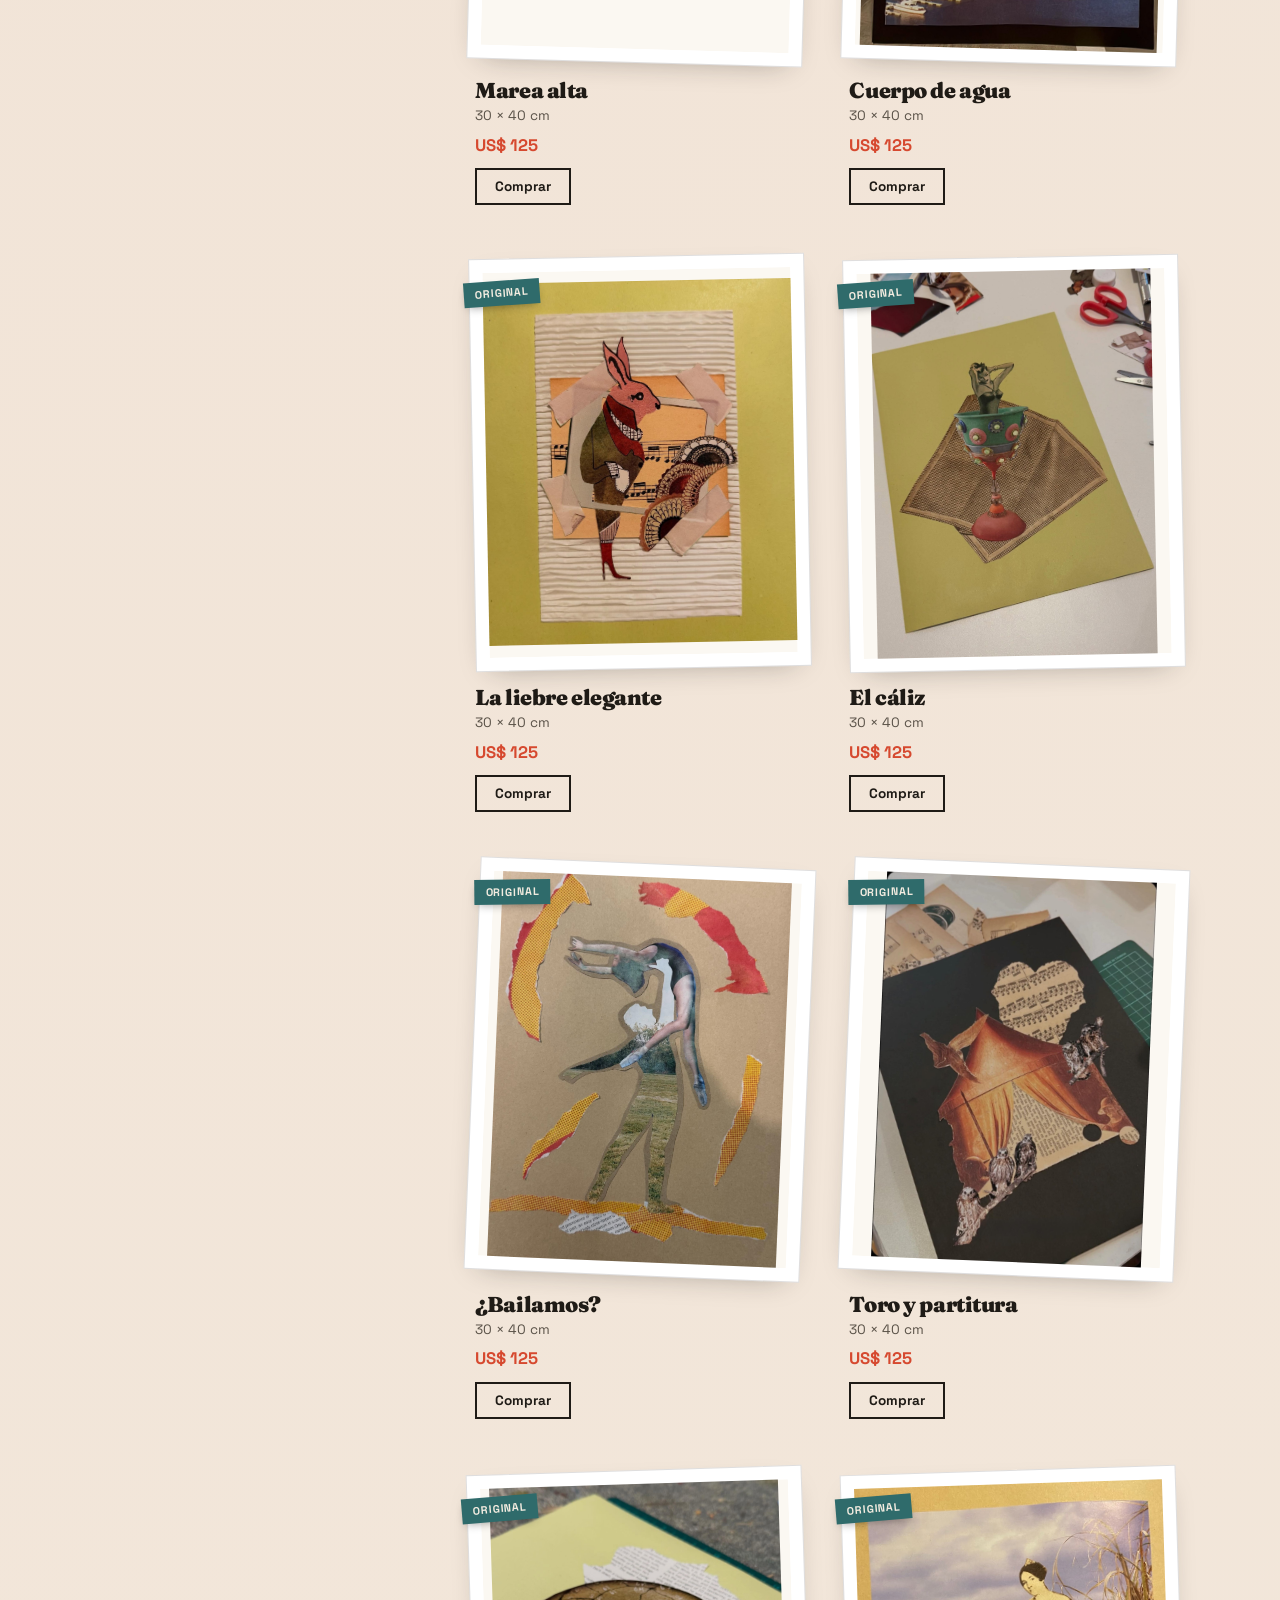
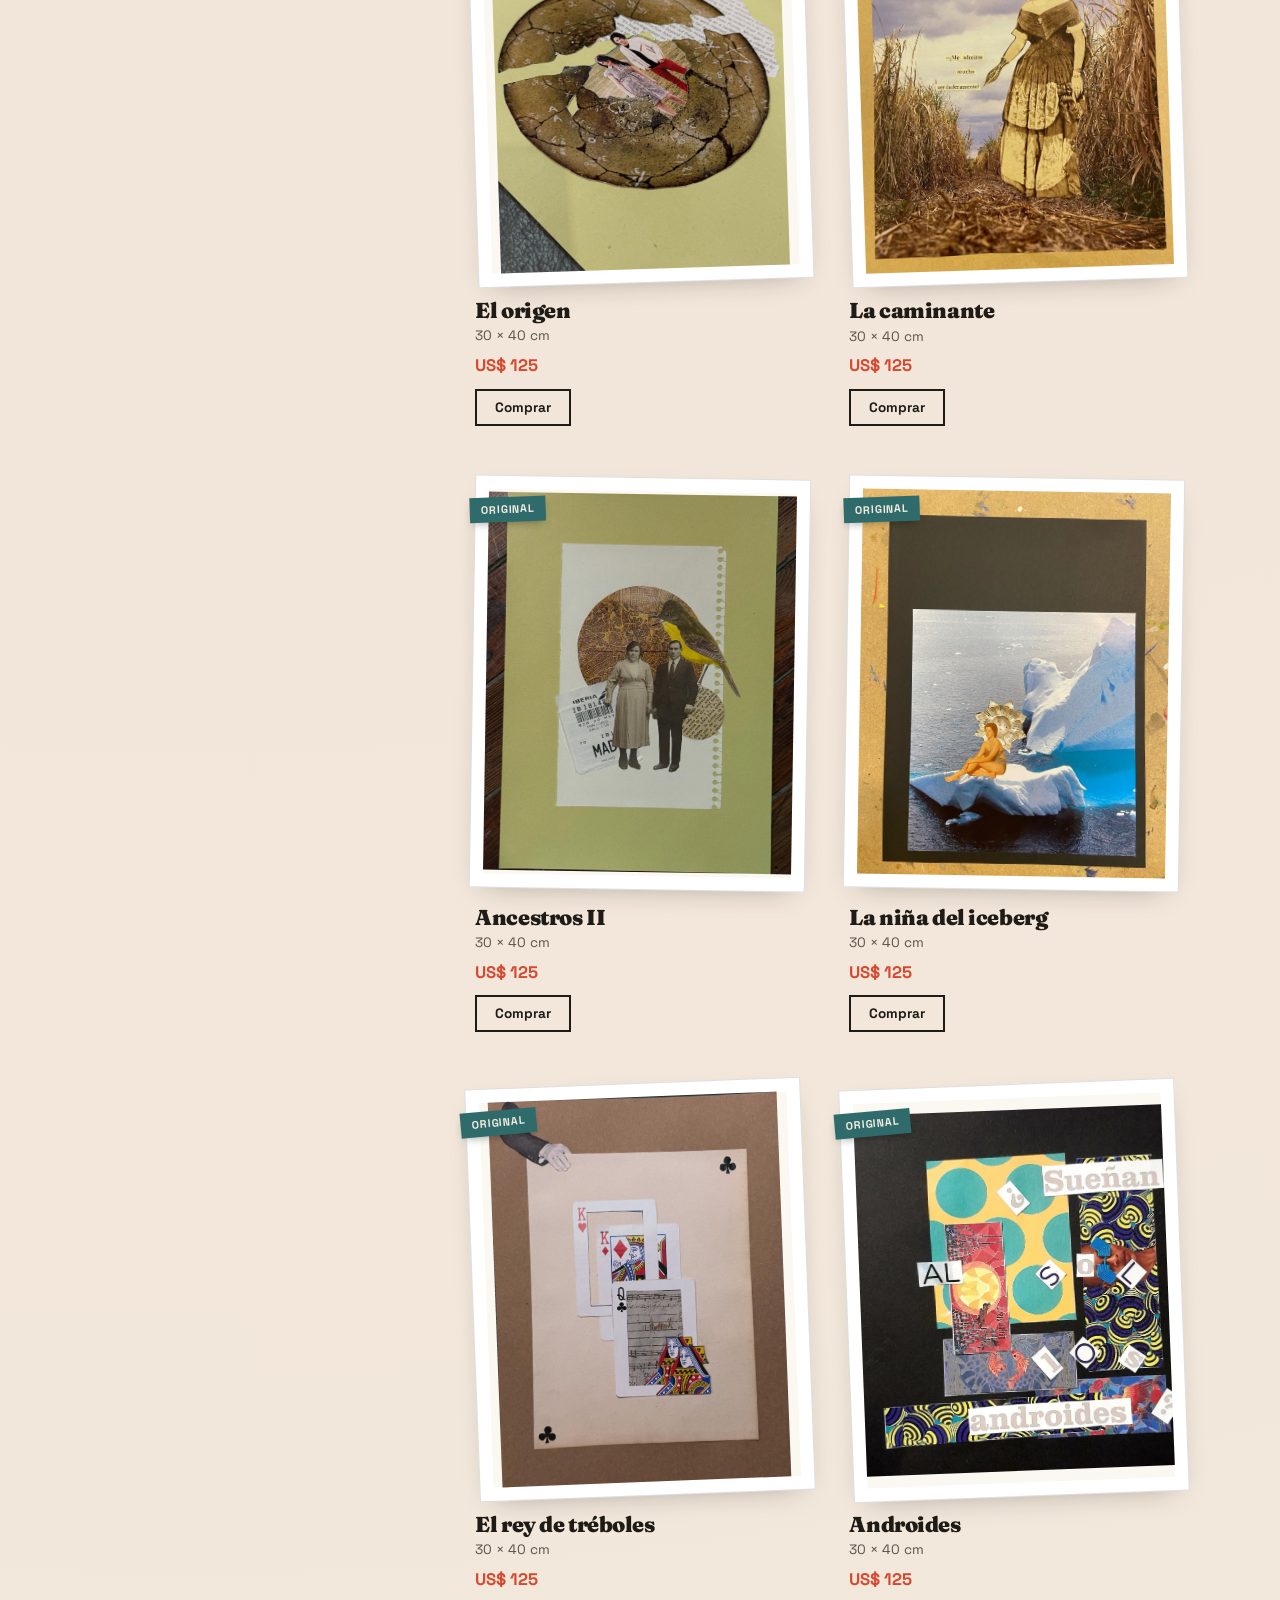
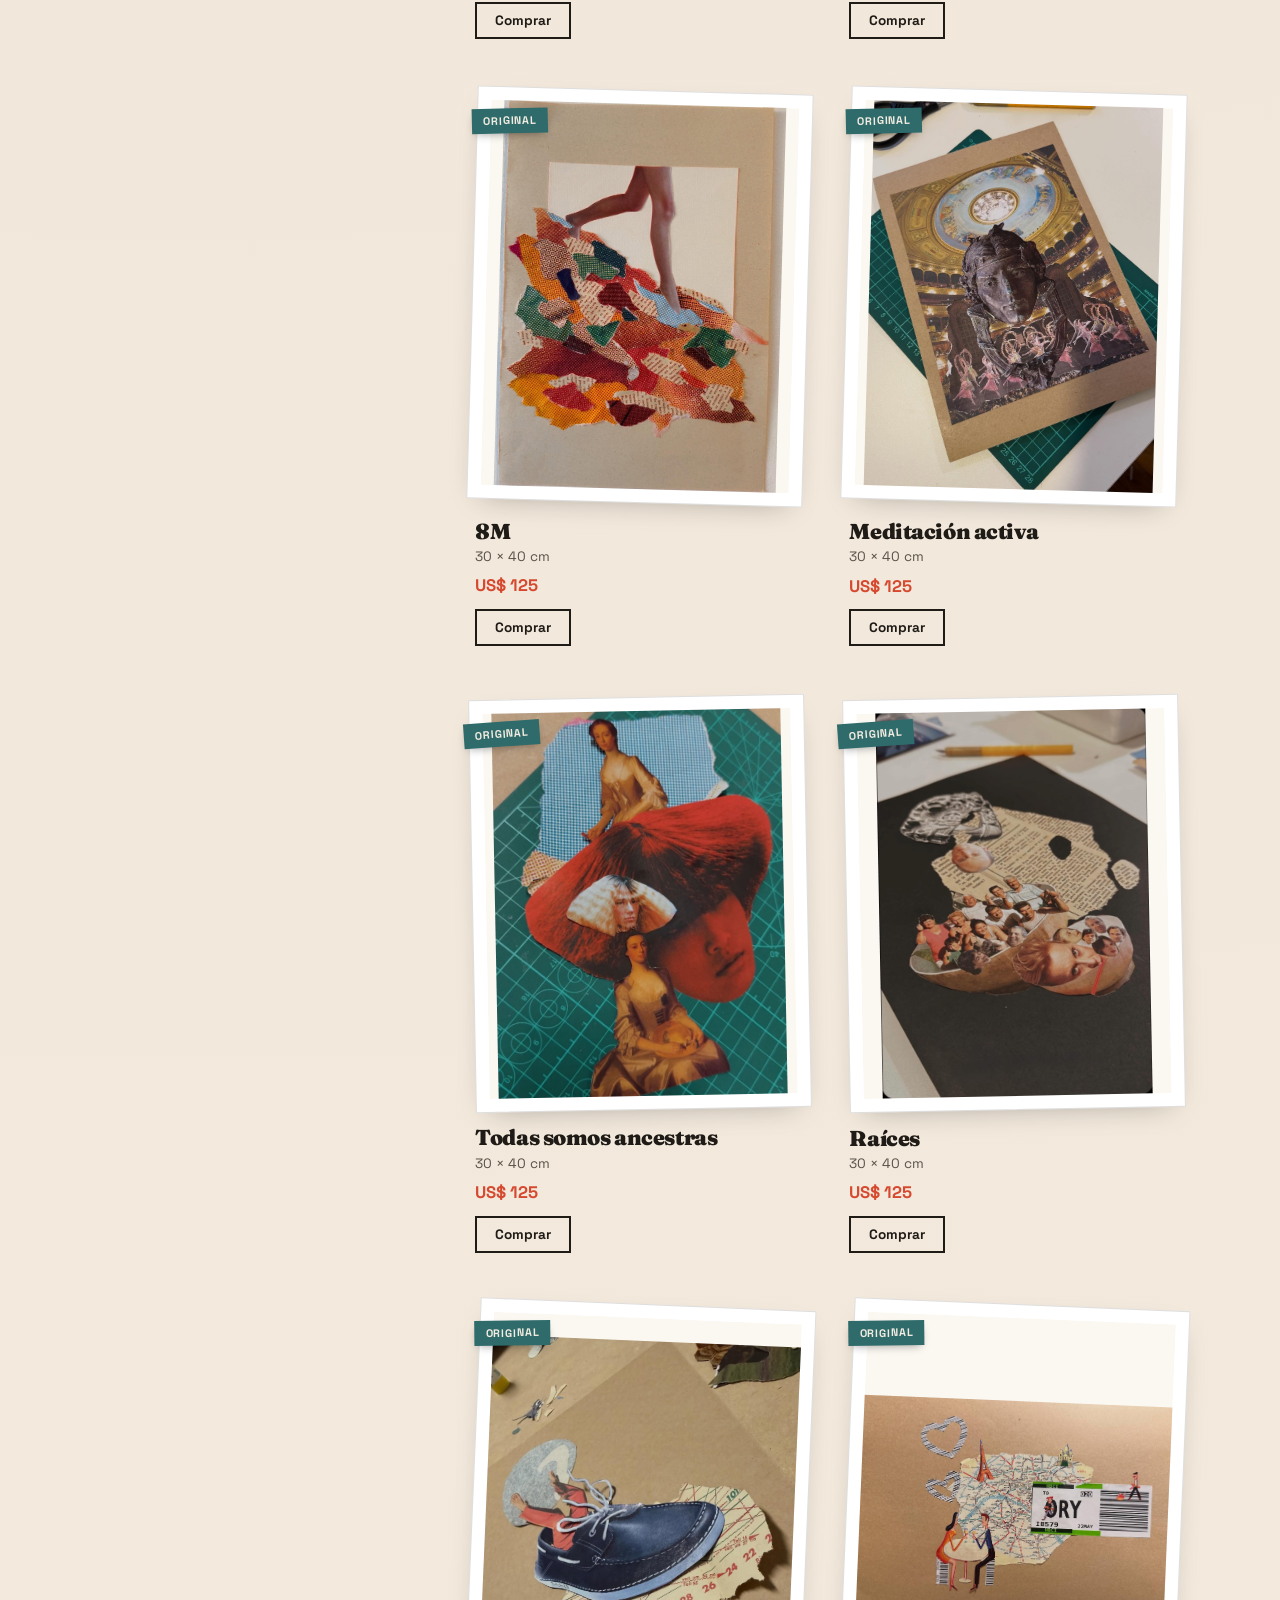
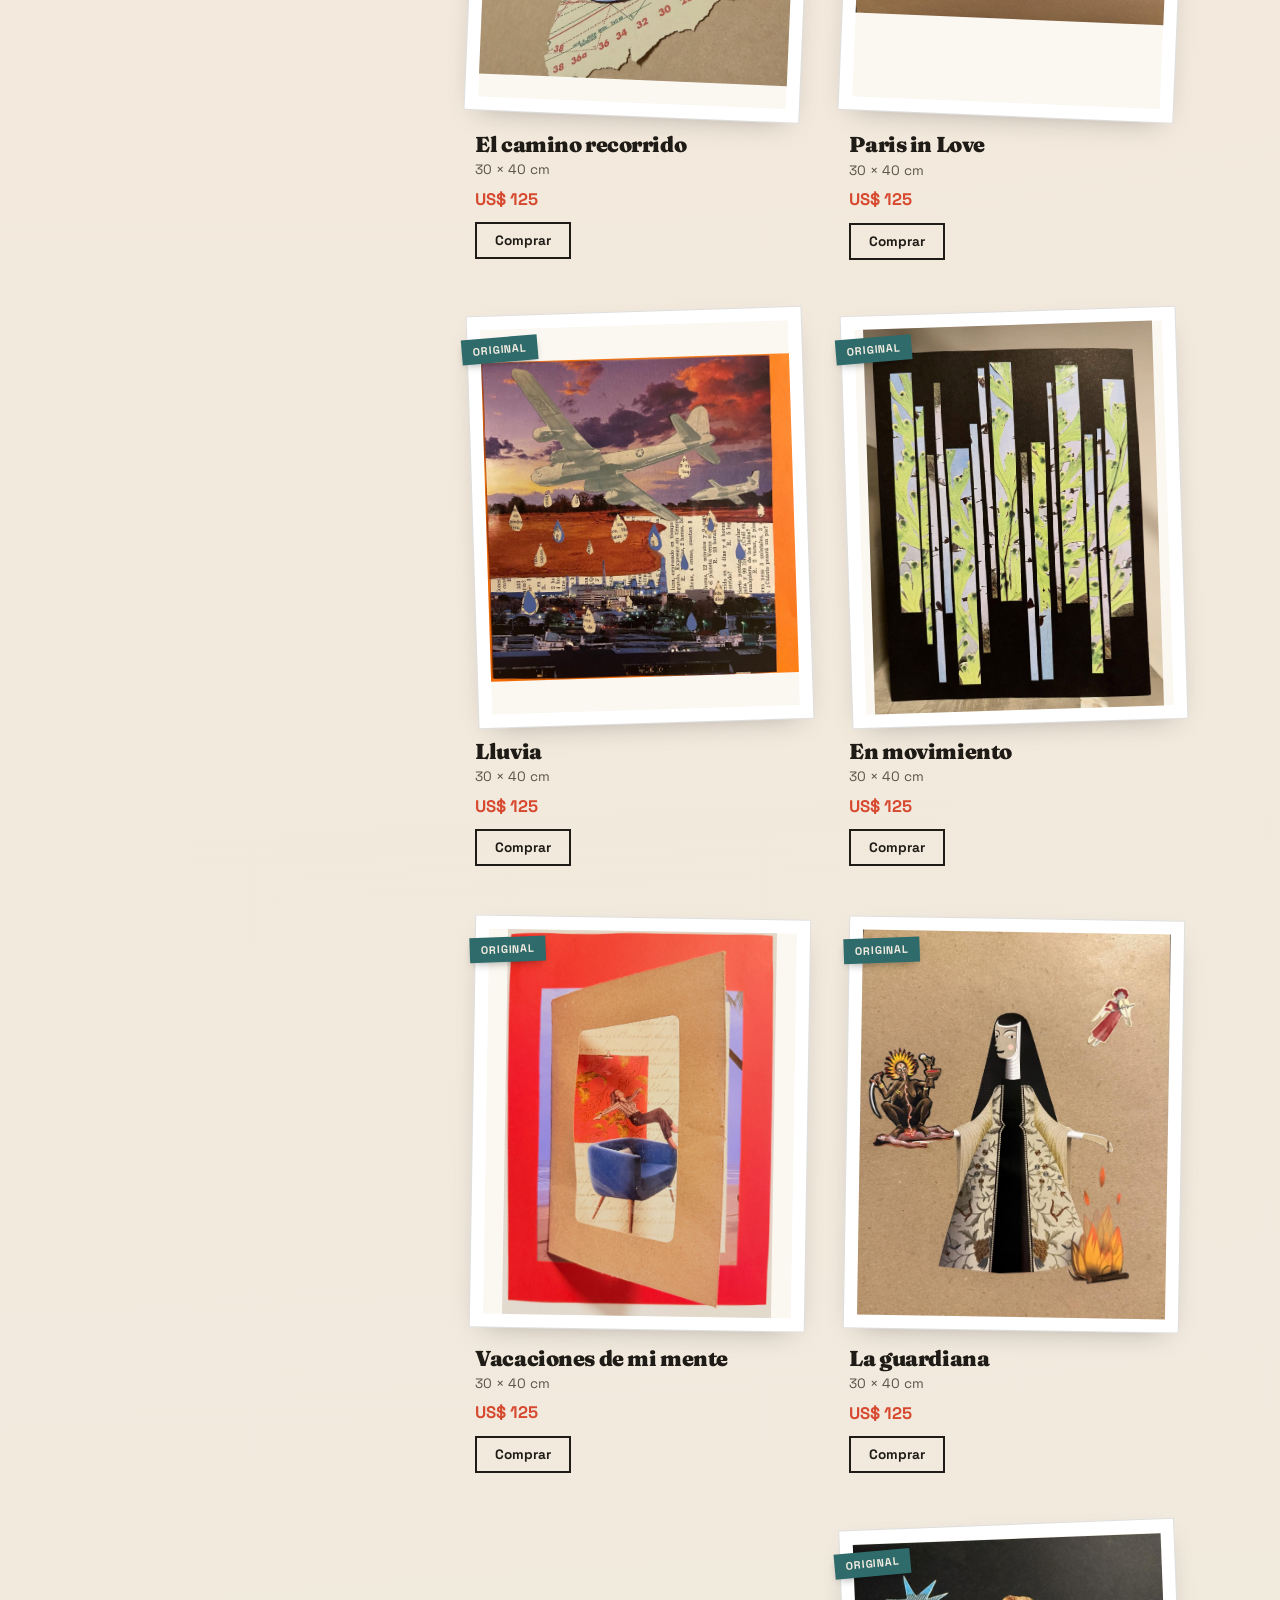
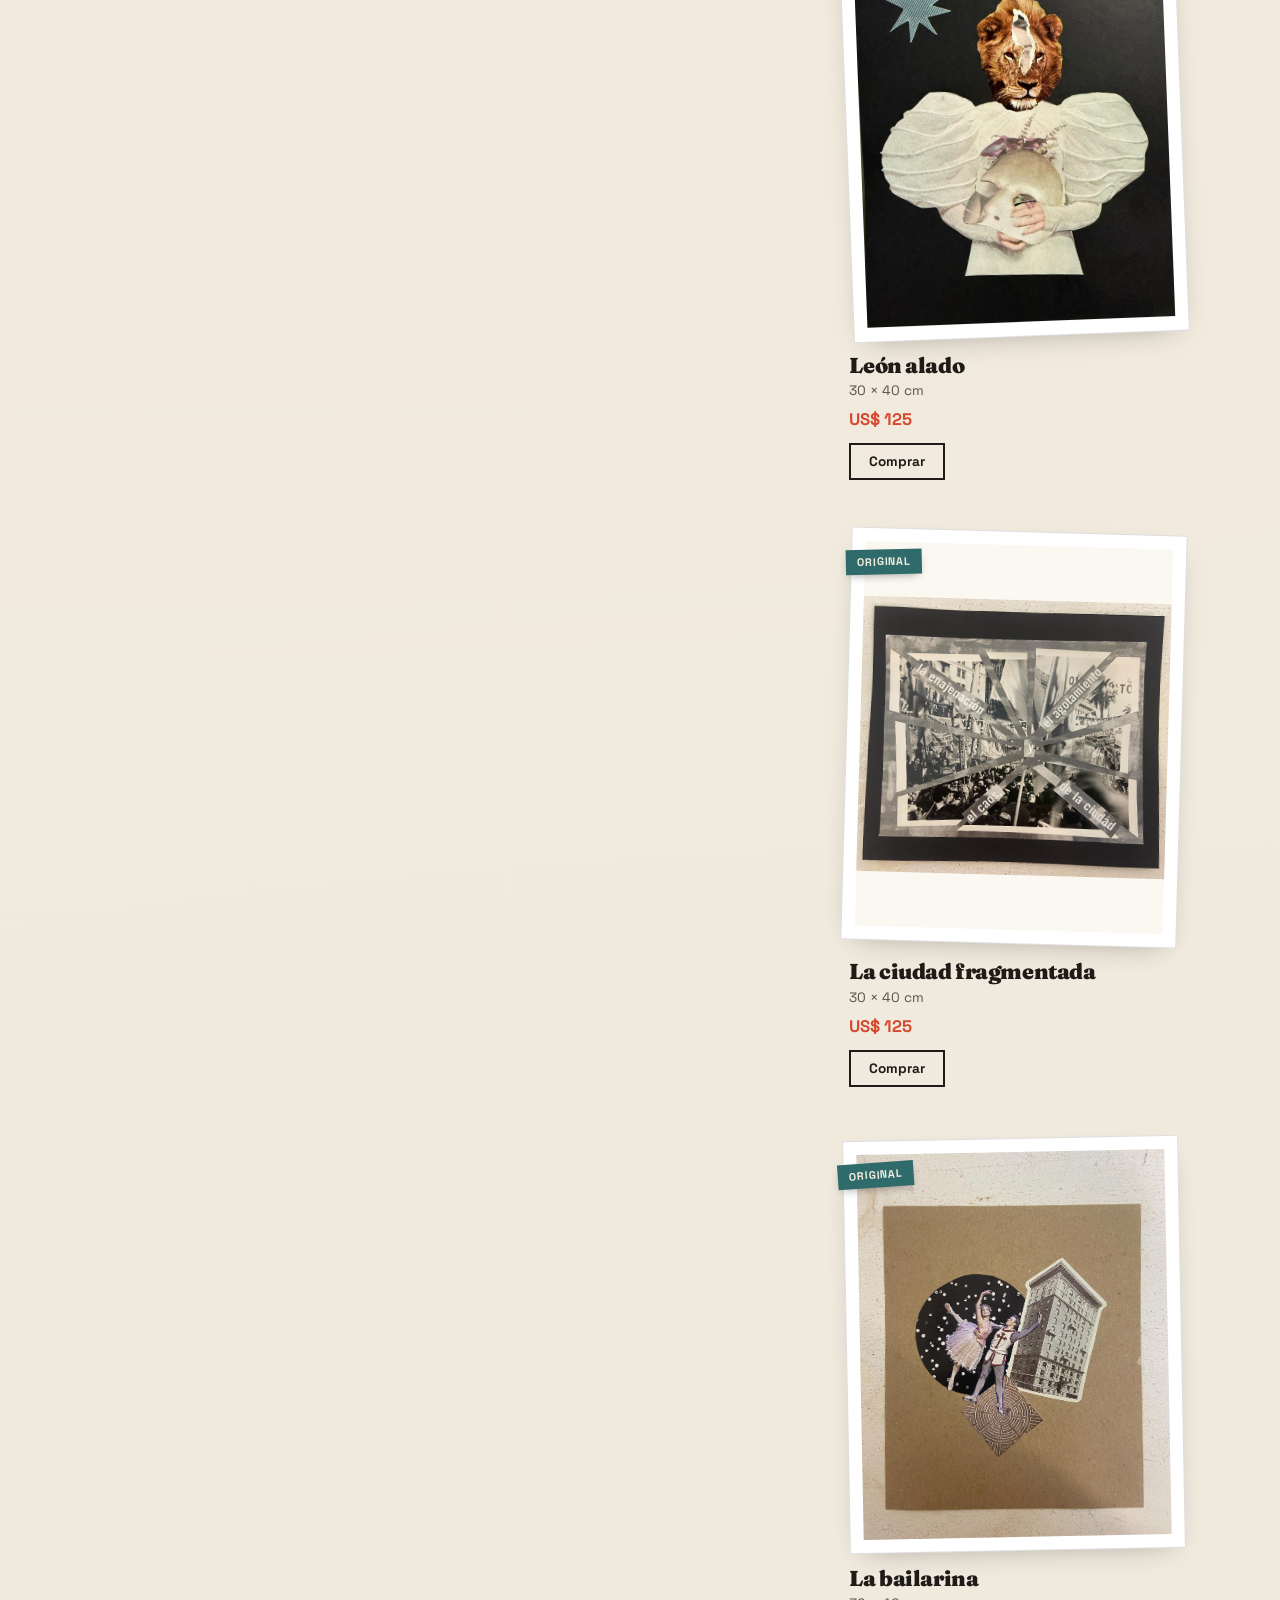
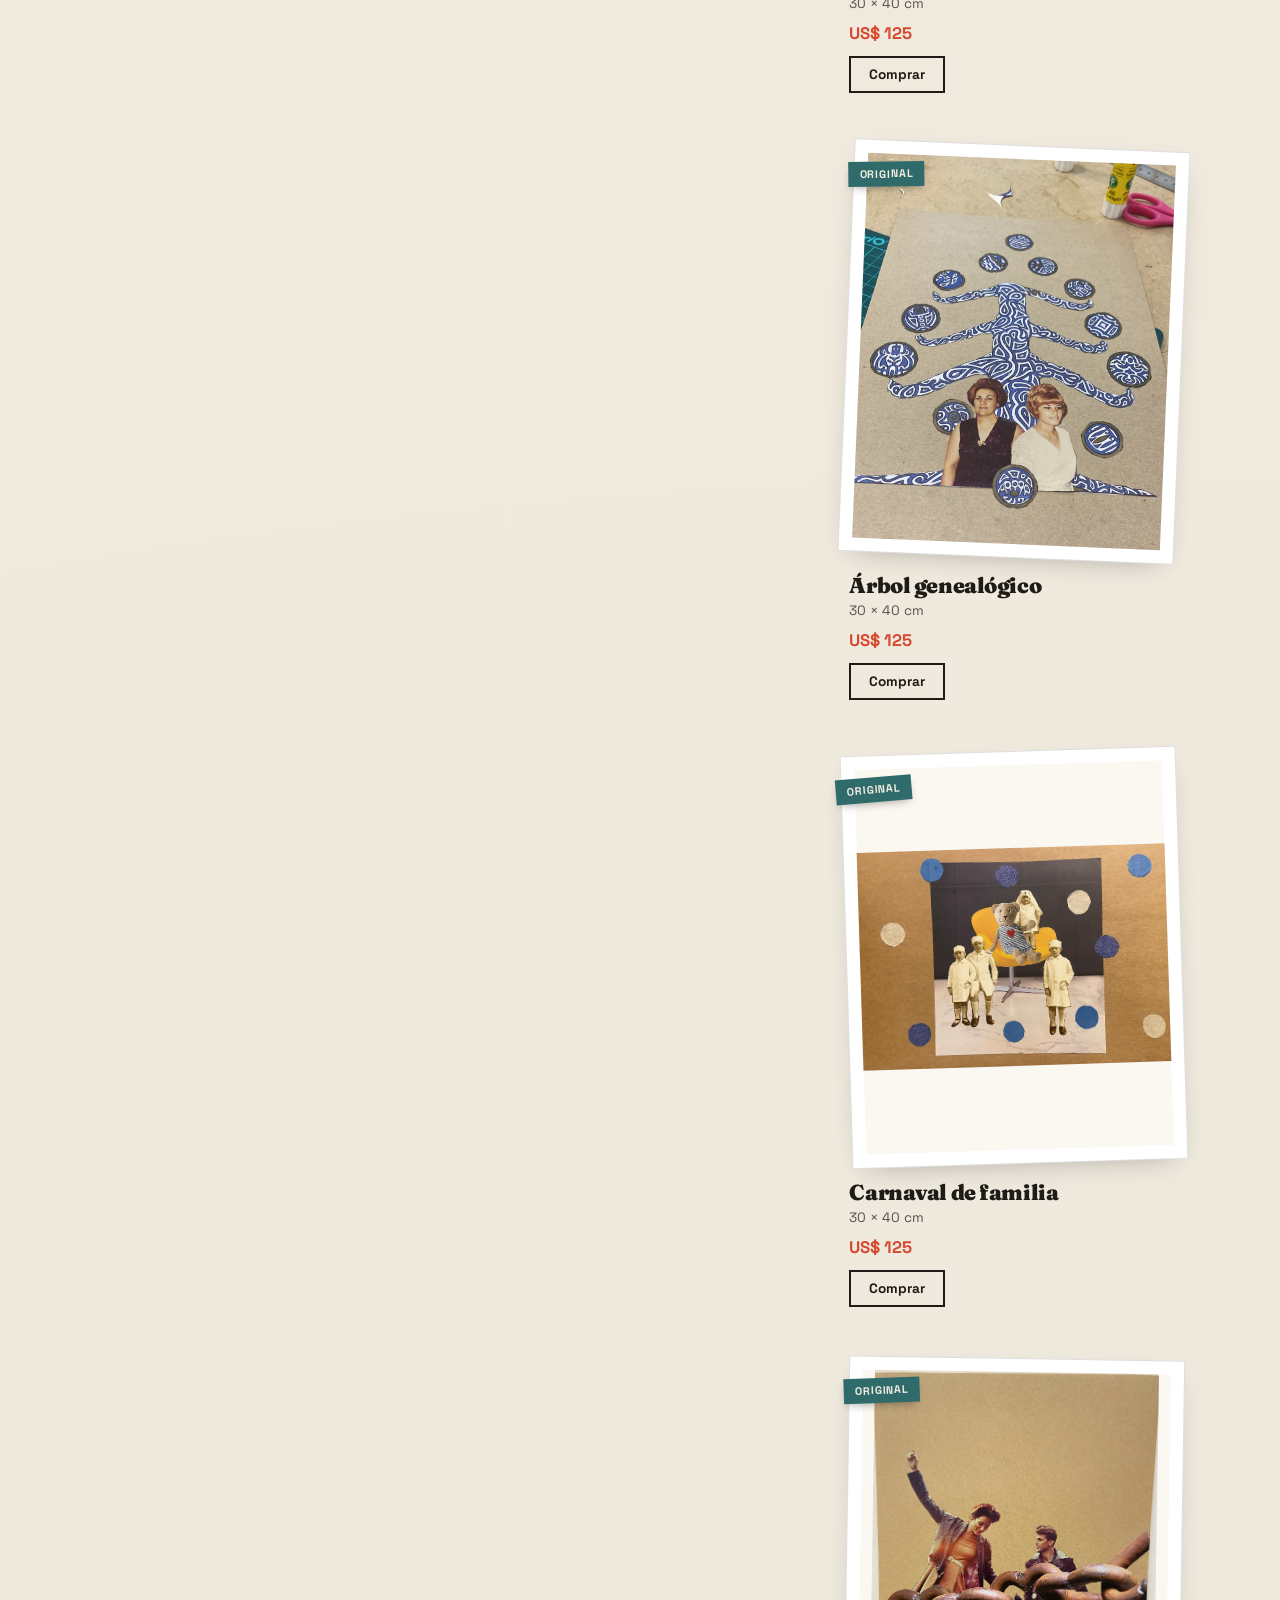
==== commit ad3ef180: "feat: agregar flujo de checkout con costos de envio por zona Suma api/order.js (notificacion por ema" ====
--- a/ap.html
+++ b/ap.html
@@ -173,5 +173,6 @@
 
   <script src="assets/js/cuadros.js"></script>
   <script src="assets/js/gallery.js"></script>
+  <script defer src="/_vercel/insights/script.js"></script>
 </body>
 </html>
--- a/assets/css/styles.css
+++ b/assets/css/styles.css
@@ -276,7 +276,7 @@
   gap: clamp(2rem, 5vw, 5rem);
   max-width: var(--maxw);
   margin: 0 auto;
-  padding: var(--space-section) clamp(1.2rem, 4vw, 3rem);
+  padding: calc(var(--space-section) / 2) clamp(1.2rem, 4vw, 3rem);
   align-items: center;
 }
 .technique-text h2 {
@@ -316,17 +316,73 @@
 .technique-steps p { grid-column: 2; margin: 0; font-size: 0.92rem; color: var(--ink-soft); }
 
 /* ============================================================
+   LA ARTISTA
+   ============================================================ */
+.artist {
+  display: grid;
+  grid-template-columns: minmax(220px, 320px) 1fr;
+  gap: clamp(2rem, 5vw, 5rem);
+  max-width: var(--maxw);
+  margin: 0 auto;
+  padding: calc(var(--space-section) / 2) clamp(1.2rem, 4vw, 3rem);
+  align-items: center;
+}
+.artist-photo .frame { max-width: 300px; margin: 0 auto; }
+.artist-photo .frame img { aspect-ratio: 800 / 1288; object-fit: cover; }
+.artist-text p { color: var(--ink-soft); max-width: 46ch; }
+.artist-text h2 { font-size: clamp(1.8rem, 1.2rem + 3vw, 2.8rem); margin: 0.4rem 0 1rem; }
+.artist-text .btn { margin-top: 0.6rem; }
+
+/* ============================================================
    GALERÍA
    ============================================================ */
 .gallery {
   max-width: var(--maxw);
   margin: 0 auto;
-  padding: var(--space-section) clamp(1.2rem, 4vw, 3rem);
+  padding: calc(var(--space-section) / 2) clamp(1.2rem, 4vw, 3rem);
 }
 .section-head { text-align: center; margin-bottom: clamp(2.5rem, 5vw, 4rem); }
 .section-head h2 { font-size: clamp(2rem, 1.2rem + 4vw, 3.6rem); }
 .section-lead { color: var(--ink-soft); margin: 0.8rem 0 0; }
 
+.year-jump {
+  text-align: center;
+  font-family: var(--font-body);
+  font-size: 0.85rem;
+  letter-spacing: 0.06em;
+  color: var(--ink-soft);
+  margin-bottom: clamp(2rem, 4vw, 3rem);
+}
+.year-jump a {
+  color: inherit;
+  text-decoration: none;
+  padding-bottom: 2px;
+  border-bottom: 1px solid transparent;
+  transition: color 0.2s, border-color 0.2s;
+}
+.year-jump a:hover,
+.year-jump a:focus-visible {
+  color: var(--ink);
+  border-color: currentColor;
+}
+.year-jump-sep { margin: 0 0.6em; opacity: 0.45; }
+.year-block { margin-bottom: clamp(3rem, 6vw, 5rem); scroll-margin-top: 90px; }
+.year-block:last-child { margin-bottom: 0; }
+.year-title {
+  font-size: clamp(1.5rem, 1rem + 2vw, 2.4rem);
+  display: flex;
+  align-items: baseline;
+  gap: 0.7rem;
+  margin-bottom: clamp(1.5rem, 3vw, 2.5rem);
+  padding-bottom: 0.5rem;
+  border-bottom: 1px solid var(--paper-deep);
+}
+.year-title .year-count {
+  font-family: var(--font-body);
+  font-size: 0.95rem;
+  font-weight: 400;
+  color: var(--ink-soft);
+}
 .gallery-grid {
   display: grid;
   grid-template-columns: repeat(auto-fill, minmax(260px, 1fr));
@@ -397,7 +453,7 @@
    ENCARGOS
    ============================================================ */
 .commission {
-  padding: var(--space-section) clamp(1.2rem, 4vw, 3rem);
+  padding: calc(var(--space-section) / 2) clamp(1.2rem, 4vw, 3rem);
 }
 .commission-card {
   max-width: 720px;
@@ -443,7 +499,7 @@
   max-width: 720px;
   margin: 0 auto;
   text-align: center;
-  padding: var(--space-section) clamp(1.2rem, 4vw, 3rem);
+  padding: calc(var(--space-section) / 2) clamp(1.2rem, 4vw, 3rem);
 }
 .contact h2 { font-size: clamp(2rem, 1.2rem + 4vw, 3.4rem); margin-bottom: 1rem; }
 .contact-lead { color: var(--ink-soft); margin: 0 auto 2rem; max-width: 44ch; }
@@ -505,6 +561,107 @@
 .lightbox-close:hover { background: var(--paper); color: var(--ink); }
 
 /* ============================================================
+   BOTÓN COMPRAR
+   ============================================================ */
+.btn-buy {
+  display: inline-block;
+  margin-top: 0.6rem;
+  padding: 0.5rem 1.1rem;
+  font-family: var(--font-body);
+  font-weight: 700;
+  font-size: 0.85rem;
+  border: 2px solid var(--ink);
+  background: transparent;
+  color: var(--ink);
+  cursor: pointer;
+  transition: background 0.2s, color 0.2s, transform 0.2s;
+}
+.btn-buy:hover {
+  background: var(--accent);
+  border-color: var(--accent);
+  color: #fff;
+  transform: translate(-1px, -1px);
+}
+
+/* ============================================================
+   CHECKOUT
+   ============================================================ */
+.checkout-modal {
+  position: fixed;
+  inset: 0;
+  z-index: 1000;
+  background: rgba(31, 27, 22, 0.92);
+  display: grid;
+  place-items: center;
+  padding: 1.5rem;
+}
+.checkout-modal[hidden] { display: none; }
+.checkout-panel {
+  position: relative;
+  width: min(460px, 92vw);
+  max-height: 88vh;
+  overflow-y: auto;
+  background: var(--paper);
+  padding: 1.6rem;
+  box-shadow: var(--shadow-frame);
+}
+.checkout-obra {
+  display: flex;
+  gap: 0.9rem;
+  align-items: center;
+  margin-bottom: 1.2rem;
+  padding-bottom: 1.2rem;
+  border-bottom: 1px solid var(--paper-deep);
+}
+.checkout-obra img {
+  width: 72px;
+  height: 72px;
+  object-fit: cover;
+  box-shadow: var(--shadow-soft);
+}
+.checkout-obra h3 { margin: 0 0 0.2rem; font-size: 1.1rem; }
+.checkout-form { display: flex; flex-direction: column; gap: 0.9rem; }
+.checkout-form label {
+  display: flex;
+  flex-direction: column;
+  gap: 0.3rem;
+  font-size: 0.85rem;
+  font-weight: 700;
+  color: var(--ink-soft);
+}
+.checkout-form input,
+.checkout-form select,
+.checkout-form textarea {
+  font-family: var(--font-body);
+  font-size: 0.95rem;
+  padding: 0.6rem 0.7rem;
+  border: 2px solid var(--paper-deep);
+  background: #fff;
+  color: var(--ink);
+}
+.checkout-form input:focus,
+.checkout-form select:focus,
+.checkout-form textarea:focus {
+  outline: none;
+  border-color: var(--accent);
+}
+.checkout-zone-note {
+  margin: -0.5rem 0 0;
+  font-size: 0.8rem;
+  color: var(--ink-soft);
+}
+.checkout-total {
+  margin: 0;
+  font-size: 1rem;
+}
+.checkout-form button[type="submit"] { width: 100%; text-align: center; }
+.checkout-status {
+  margin-top: 1rem;
+  font-size: 0.9rem;
+  color: var(--ink);
+}
+
+/* ============================================================
    REVEAL
    ============================================================ */
 .reveal {
@@ -521,6 +678,8 @@
   .hero { grid-template-columns: 1fr; }
   .hero-visual { max-width: 420px; margin: 1rem auto 0; width: 100%; }
   .technique { grid-template-columns: 1fr; }
+  .artist { grid-template-columns: 1fr; text-align: center; }
+  .artist-text p { margin-left: auto; margin-right: auto; }
   .site-header nav a:not(.nav-cta):not([href="#contacto"]) { display: none; }
 }
 @media (max-width: 520px) {
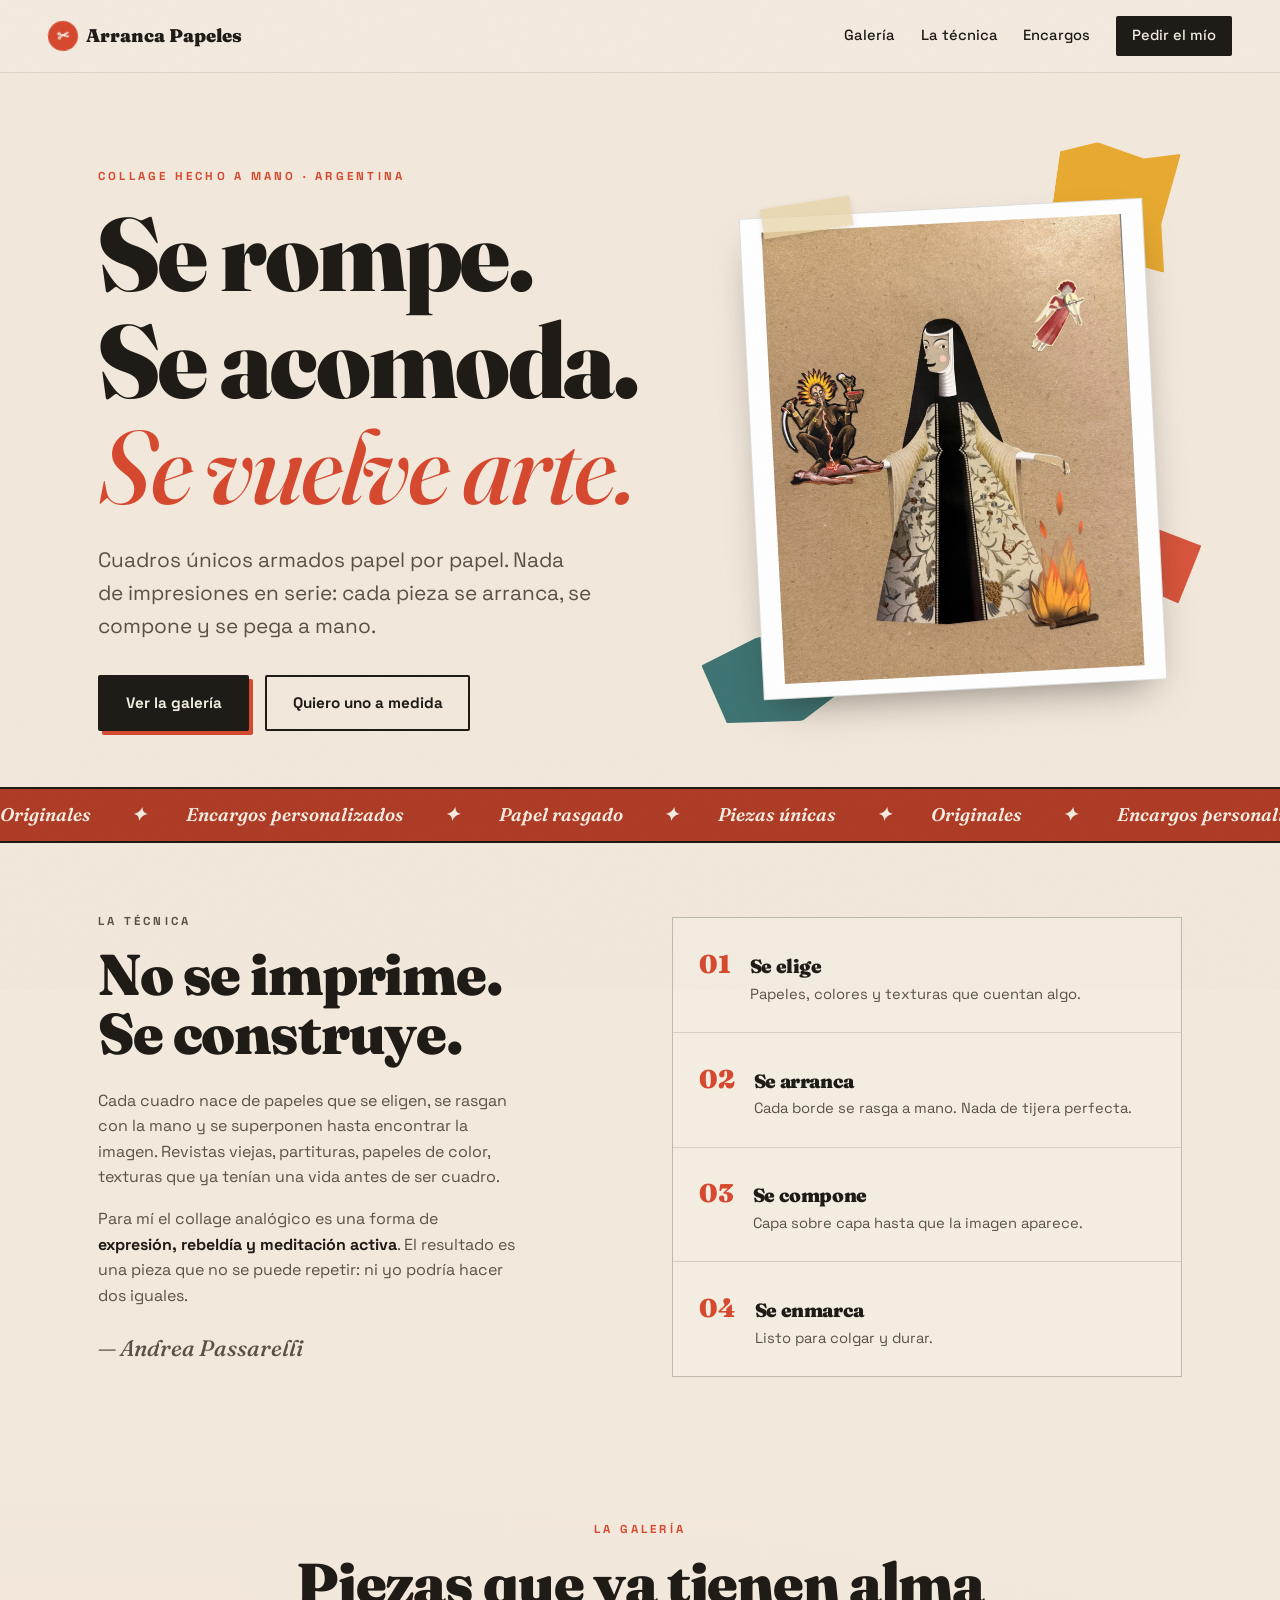
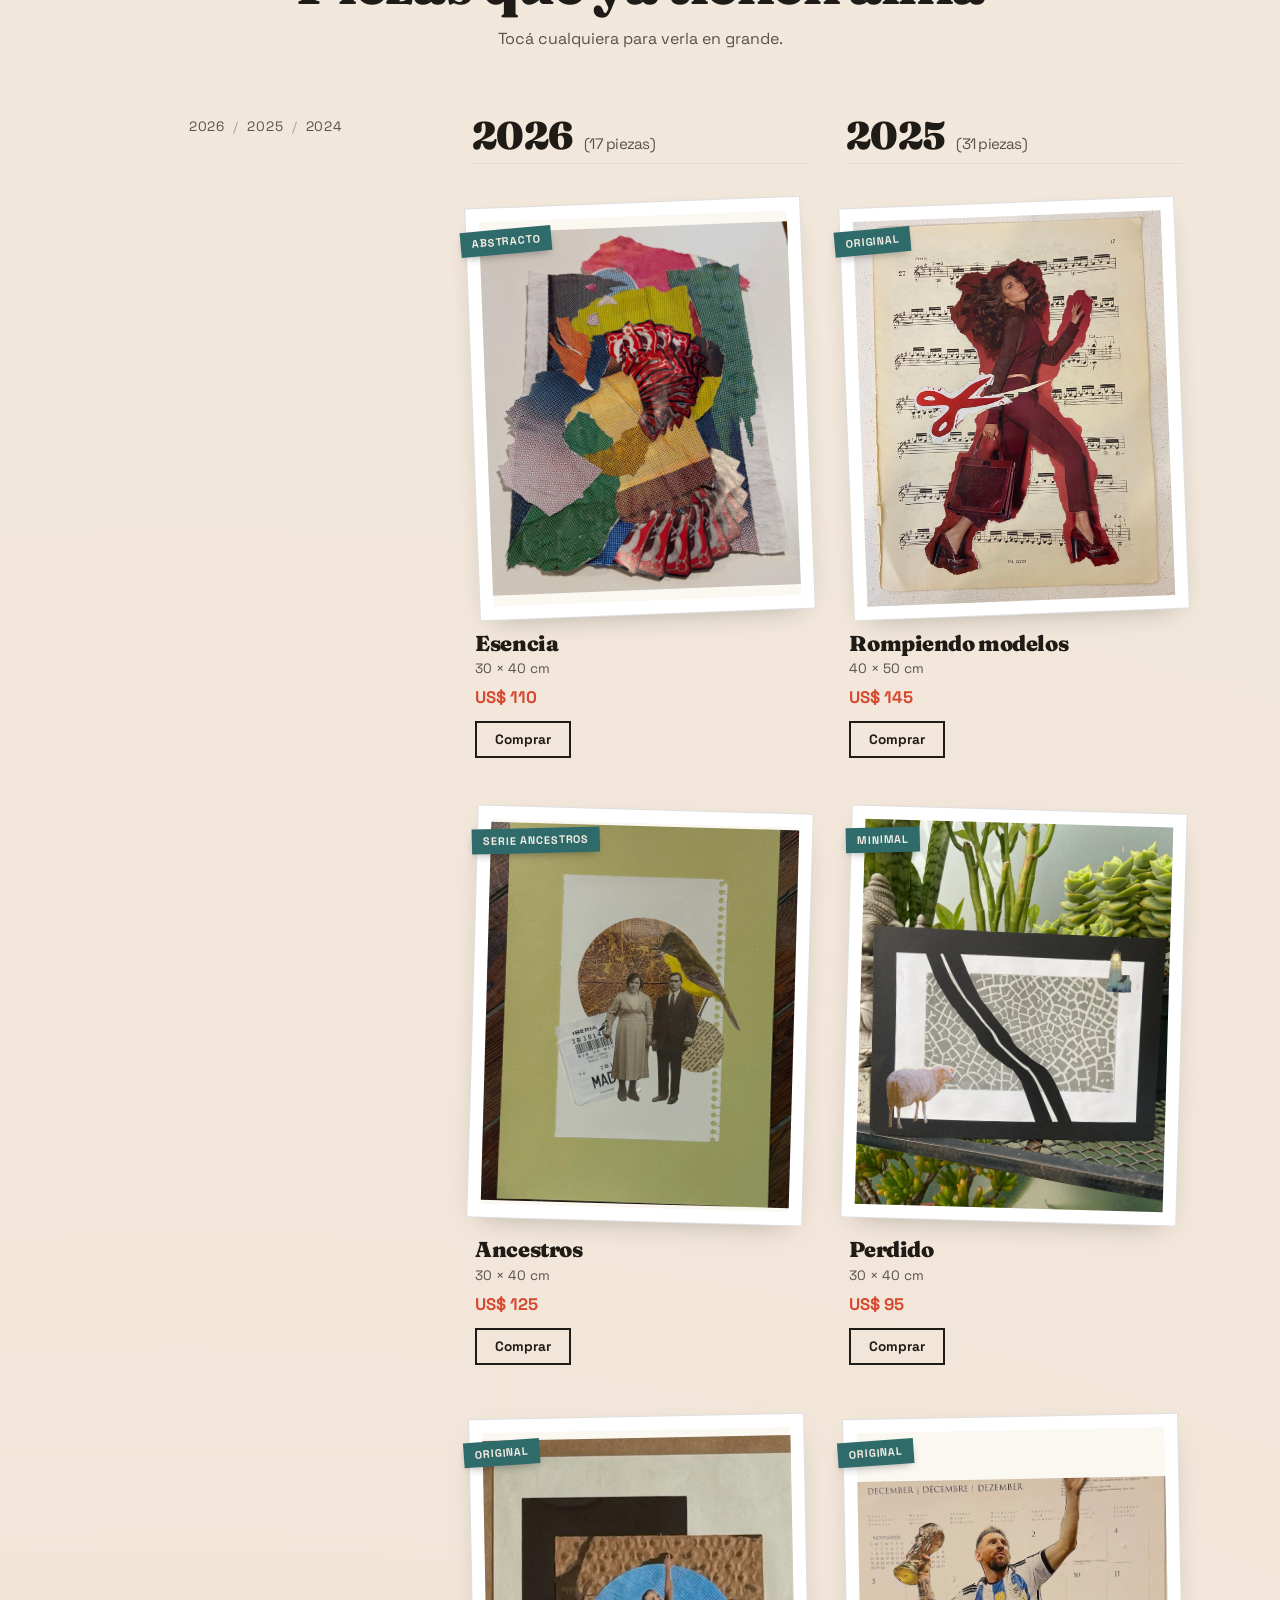
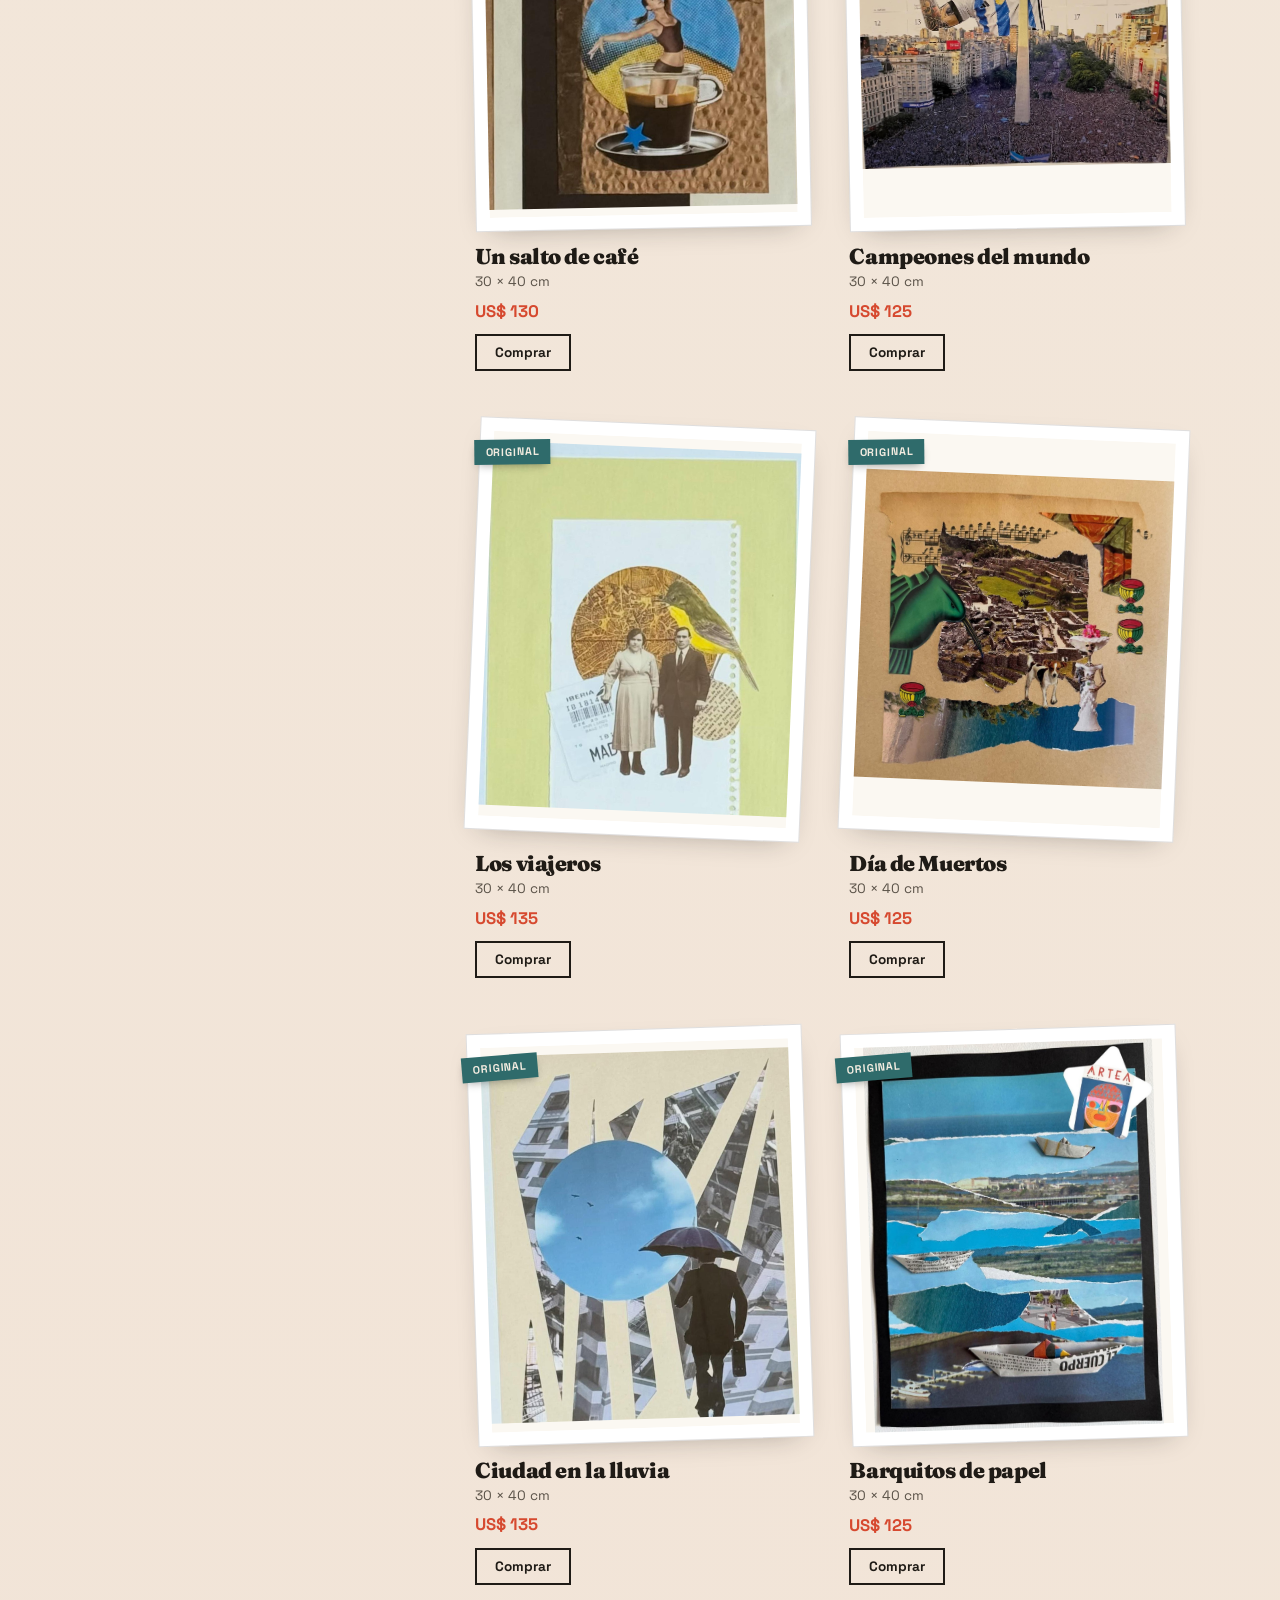
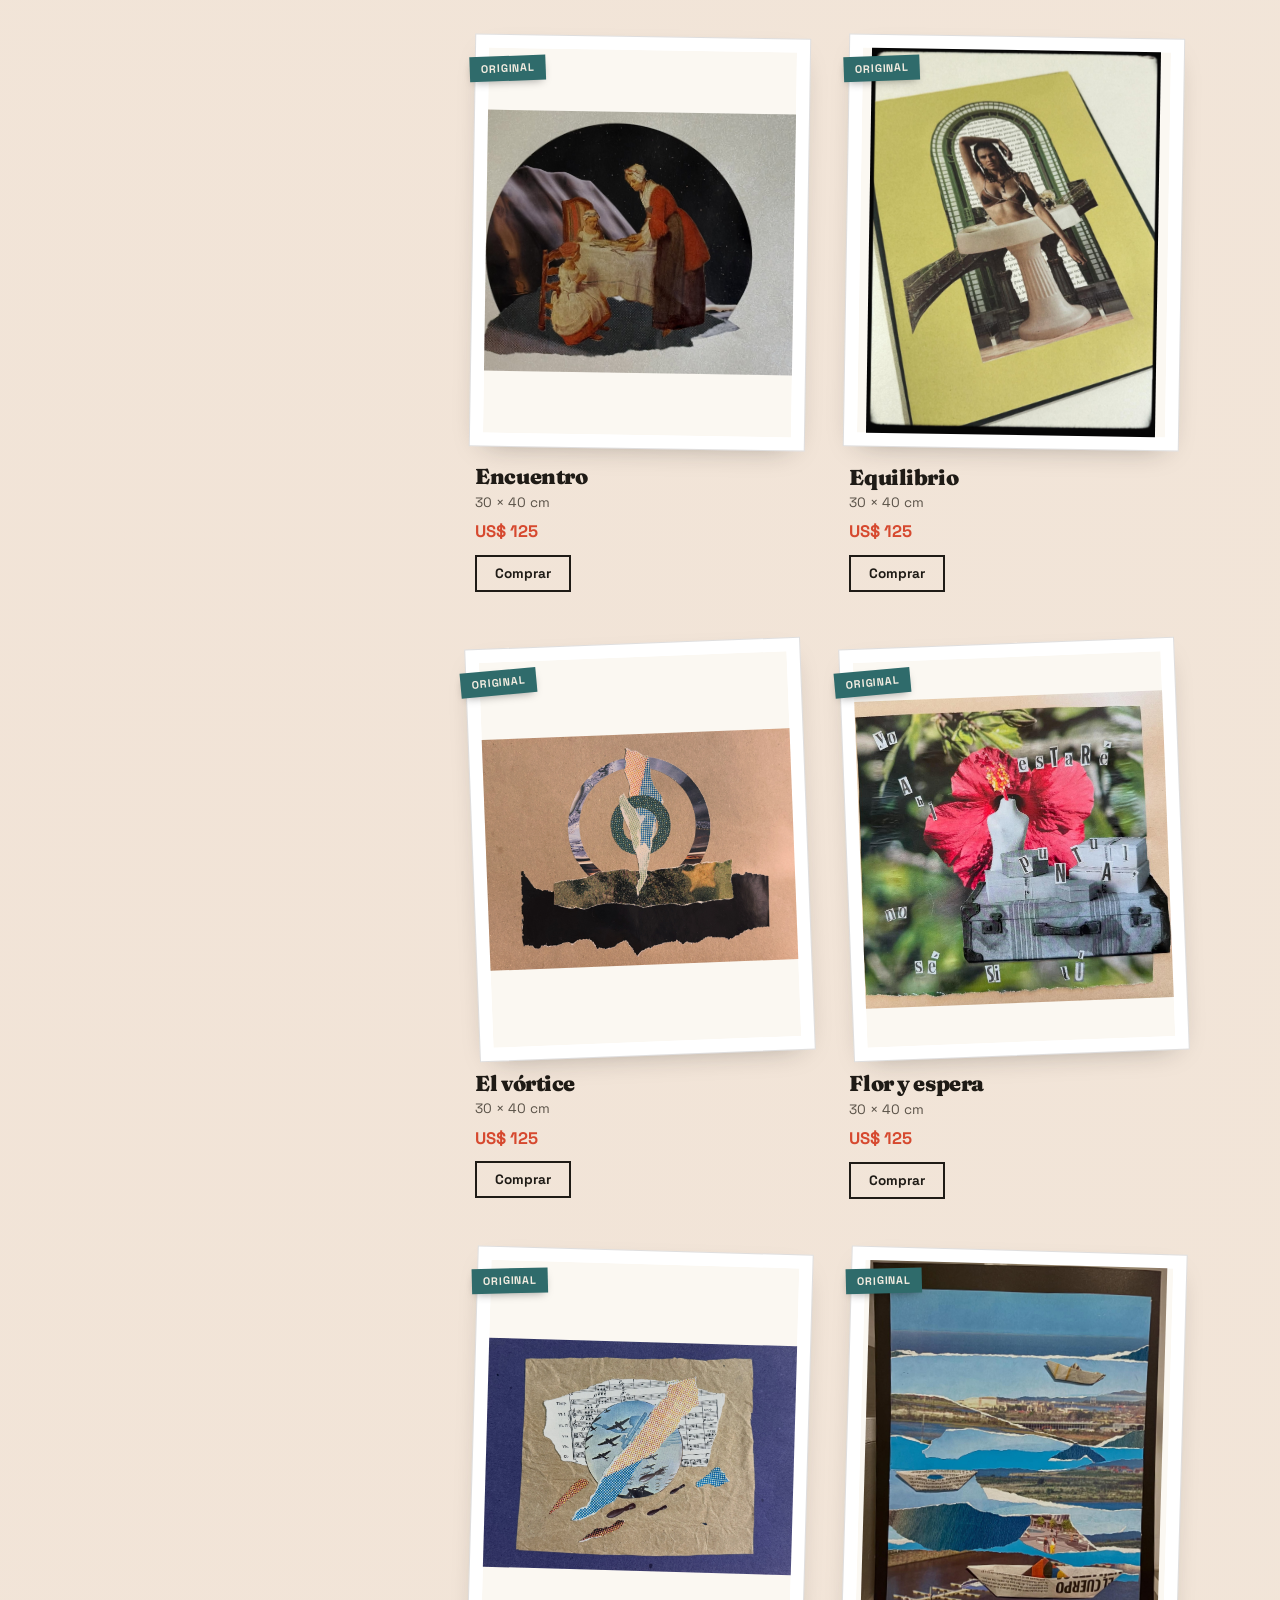
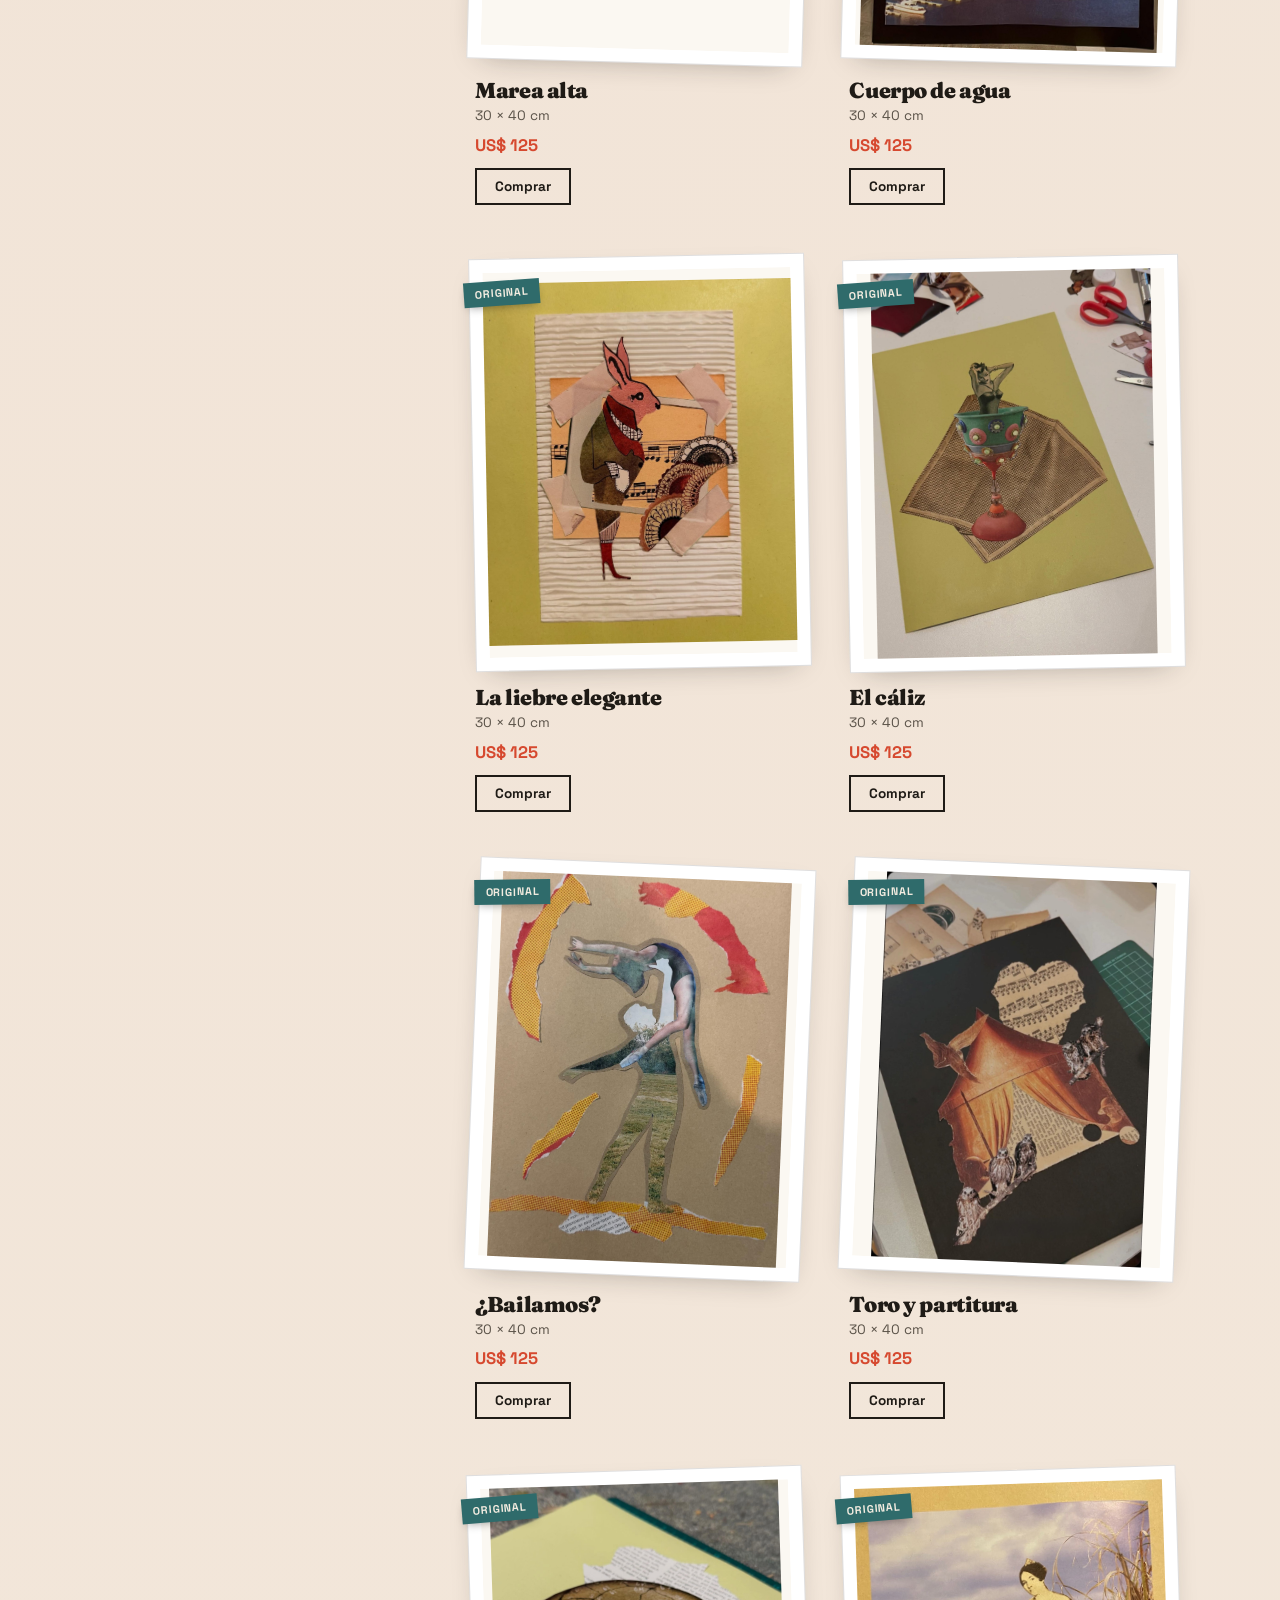
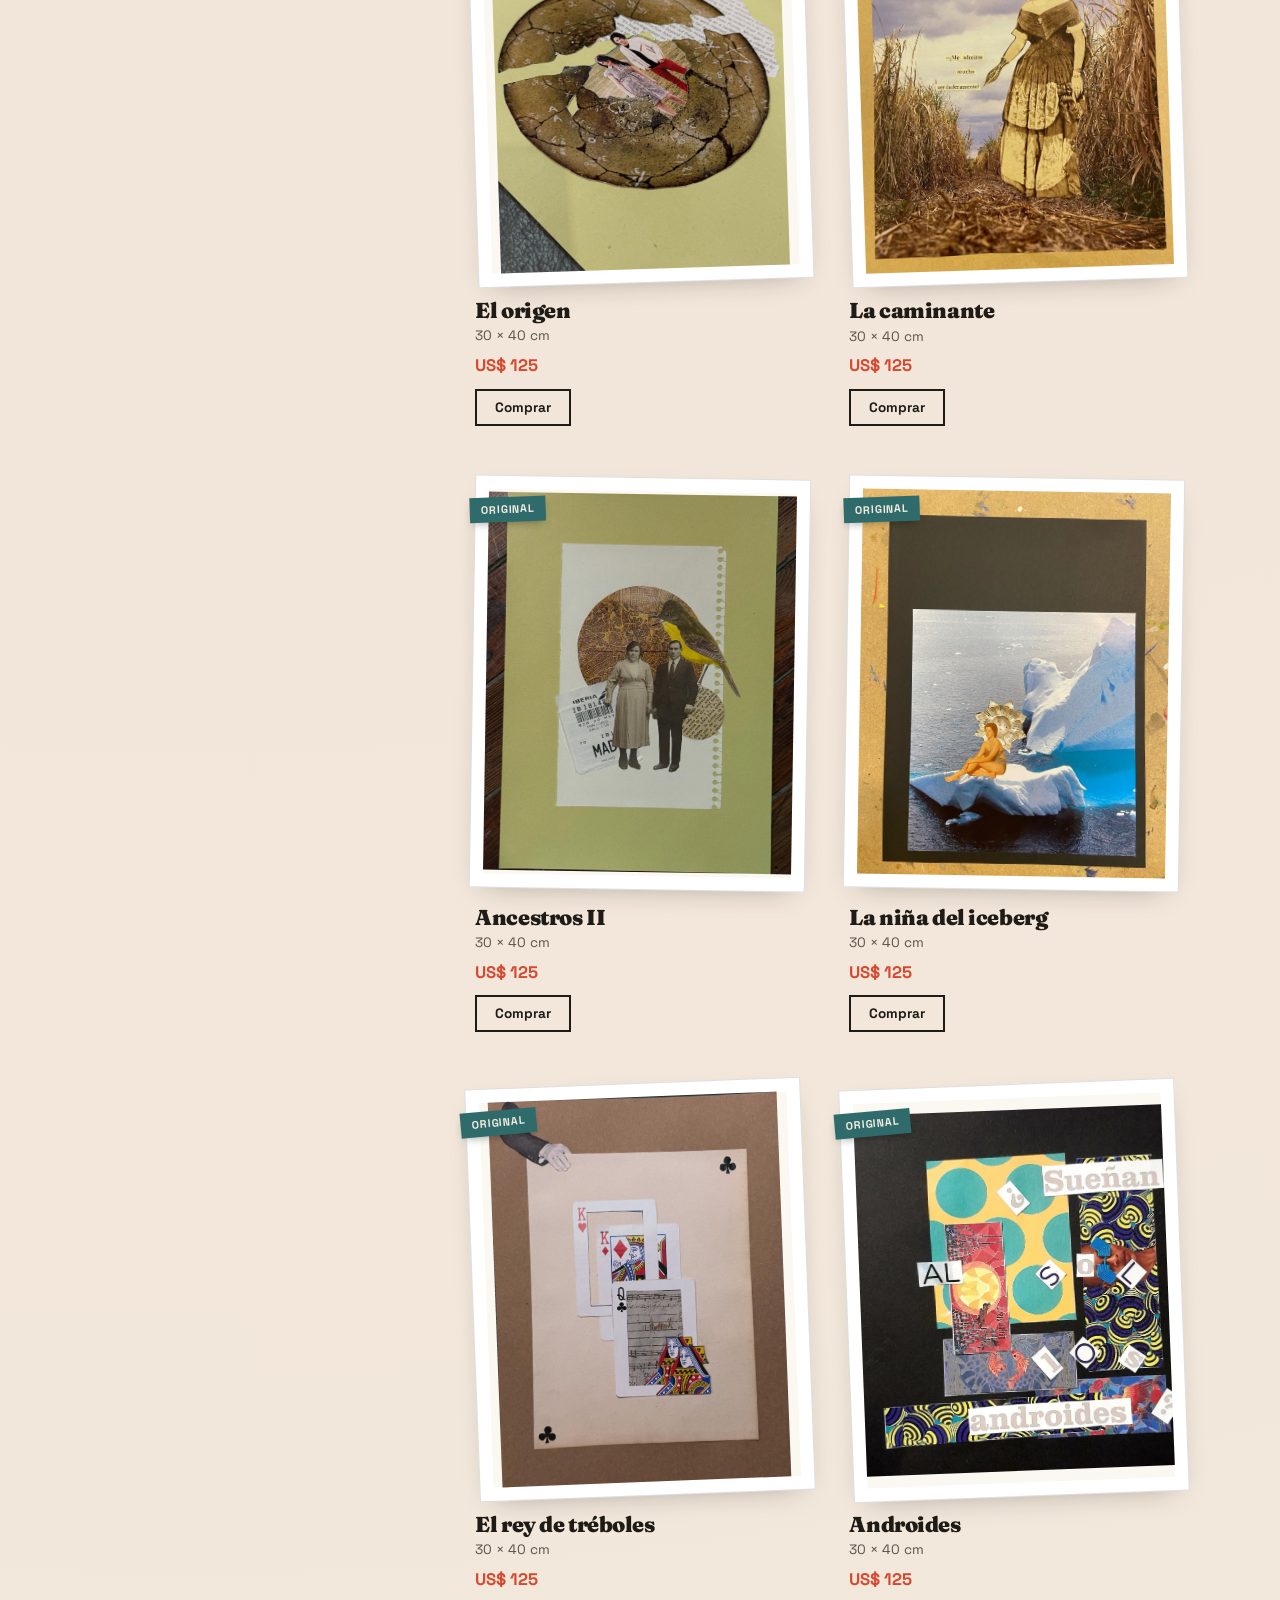
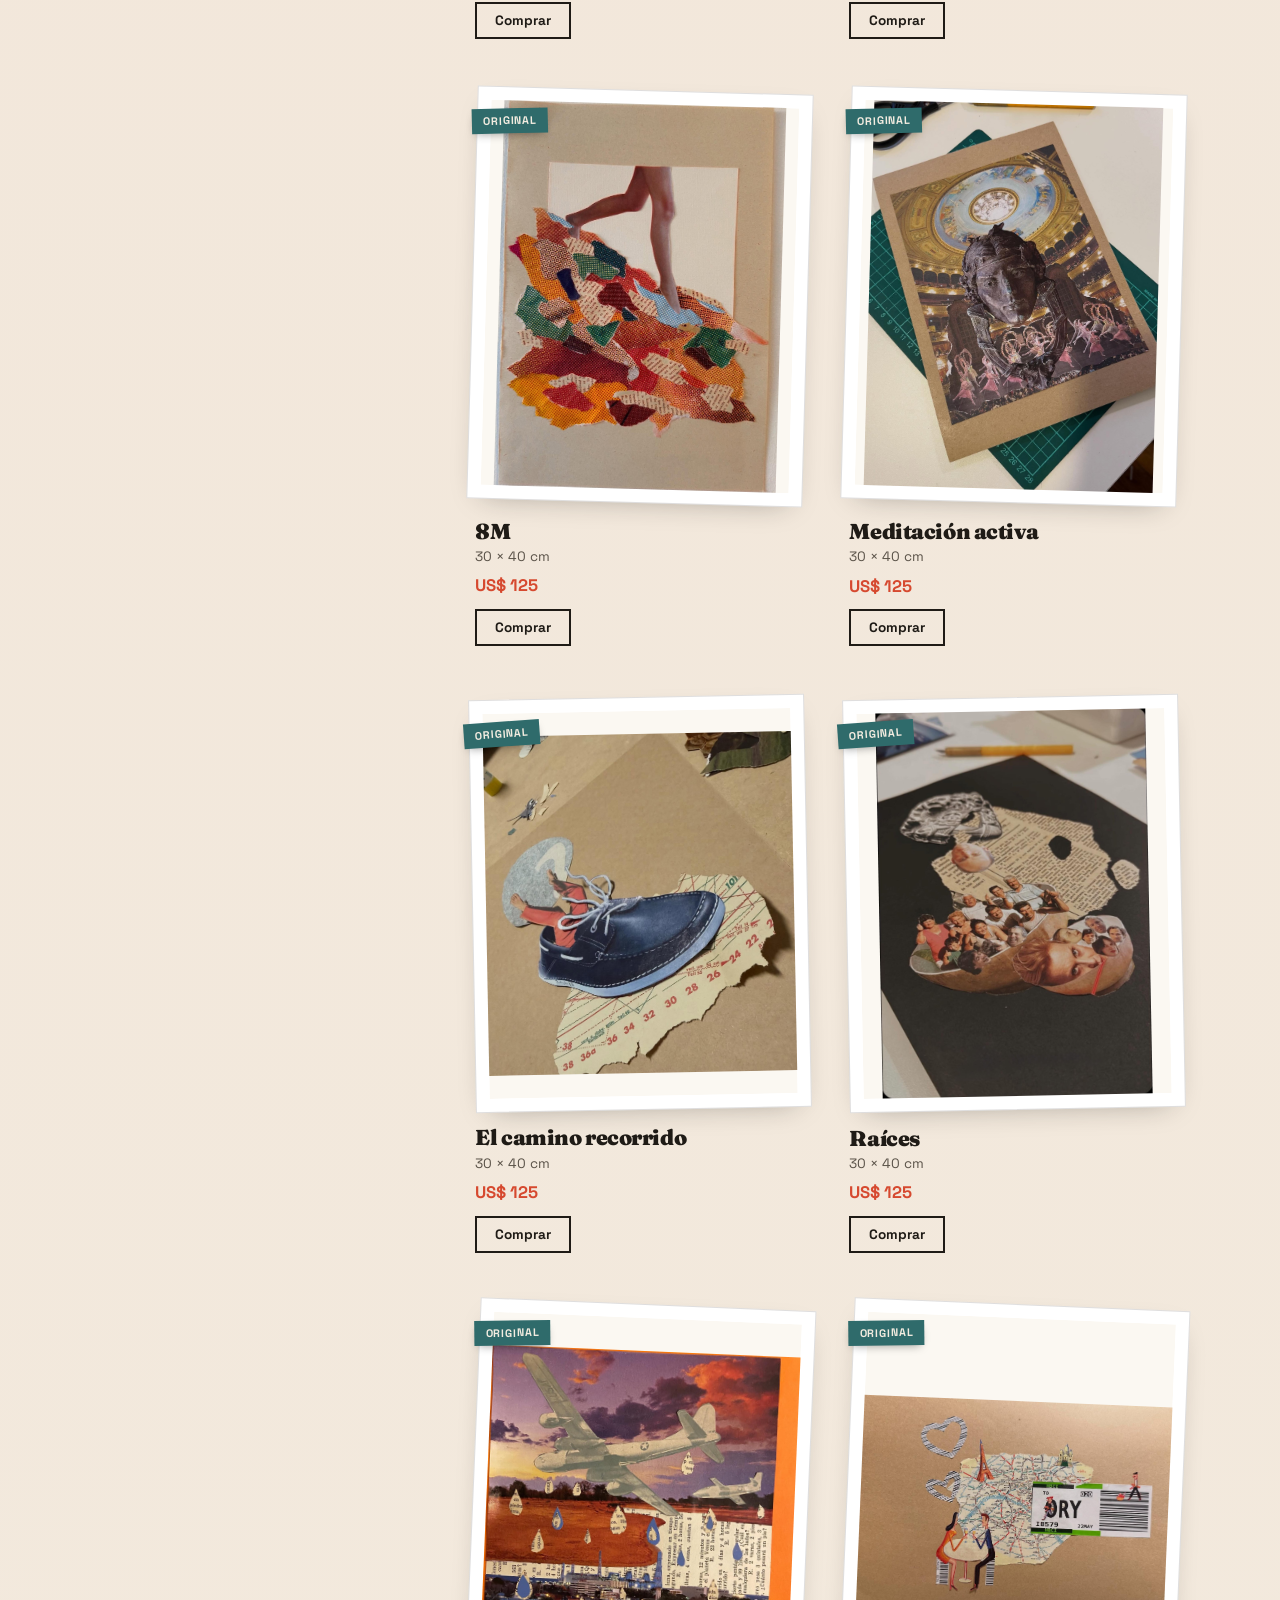
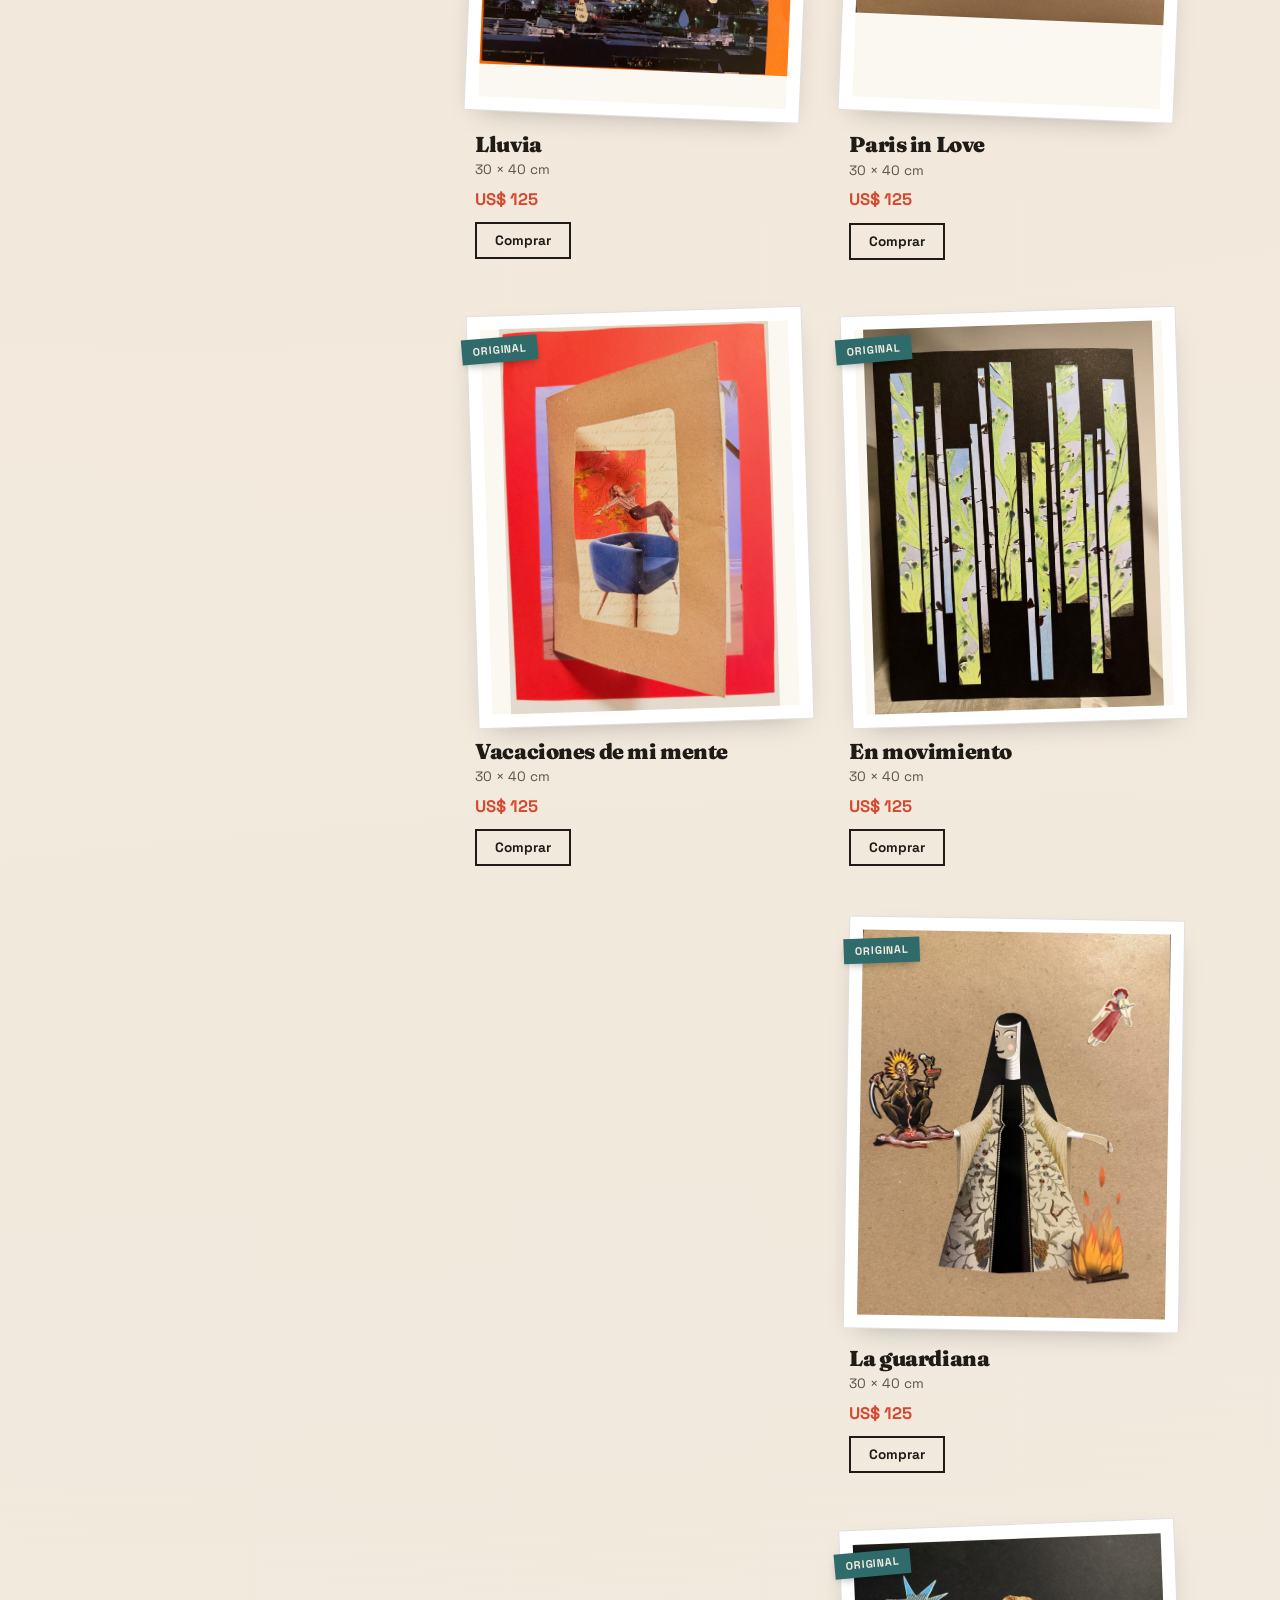
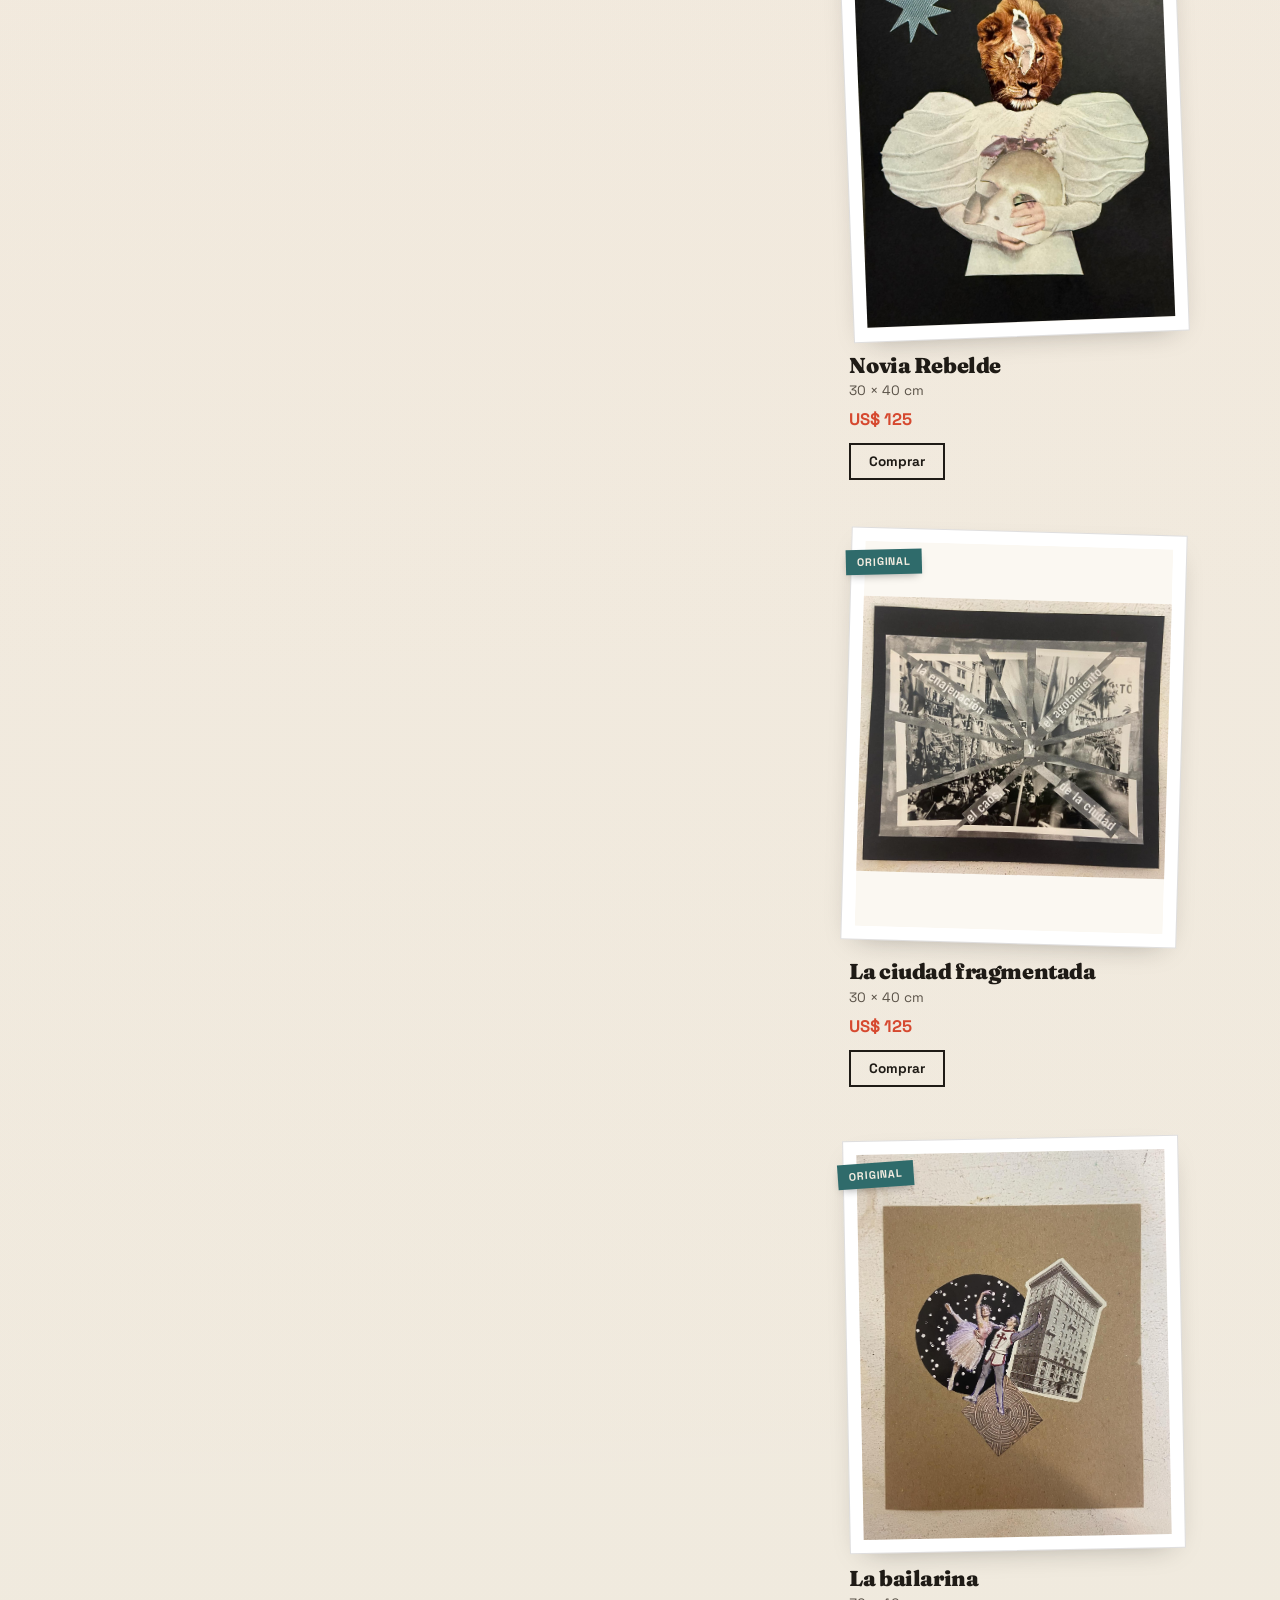
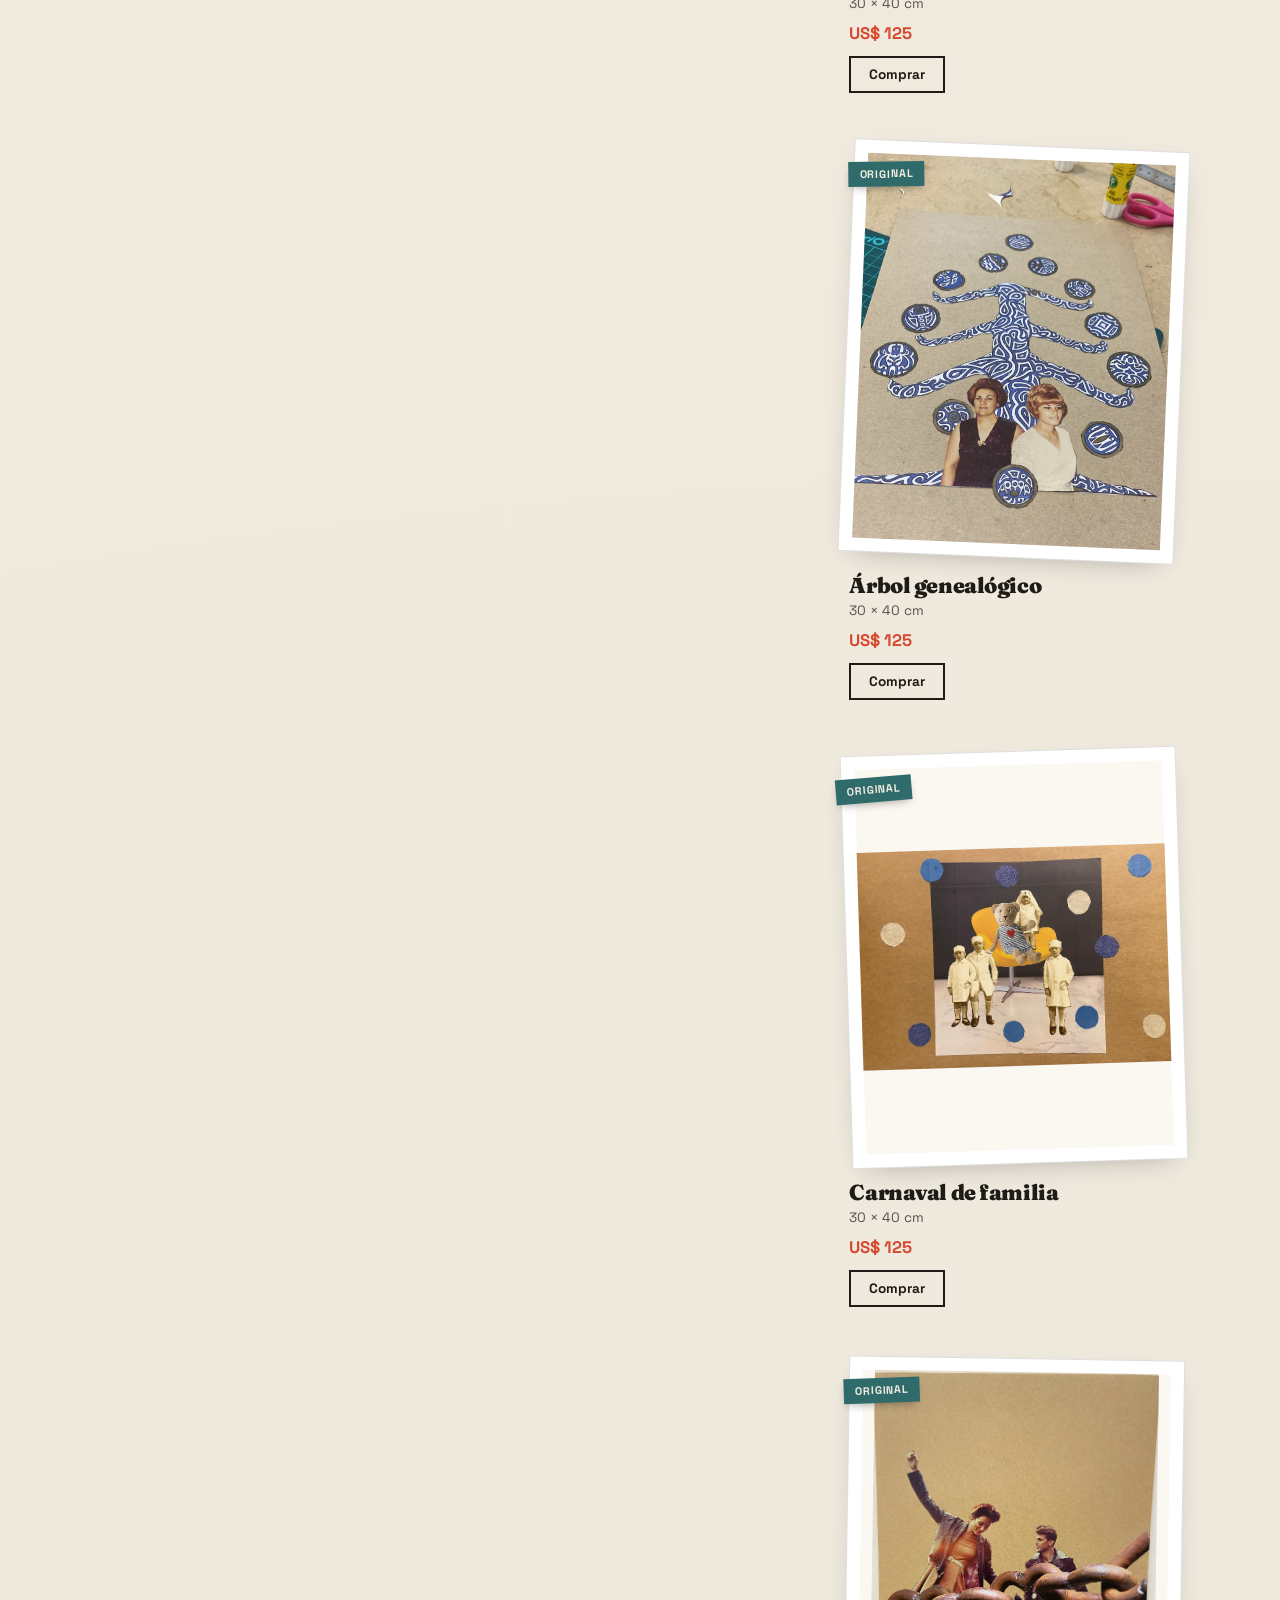
==== commit 37aed303: "feat: agregar Microsoft Clarity sin cookies Script de Clarity en todas las paginas publicas y mencio" ====
--- a/ap.html
+++ b/ap.html
@@ -17,6 +17,8 @@
   <link href="https://fonts.googleapis.com/css2?family=Fraunces:ital,opsz,wght@0,9..144,400;0,9..144,600;0,9..144,900;1,9..144,500&family=Space+Grotesk:wght@400;500;700&display=swap" rel="stylesheet" />
 
   <link rel="stylesheet" href="assets/css/styles.css" />
+<!-- Microsoft Clarity (sin cookies, configurado desde su consola) -->
+<script type="text/javascript">(function(c,l,a,r,i,t,y){c[a]=c[a]||function(){(c[a].q=c[a].q||[]).push(arguments)};t=l.createElement(r);t.async=1;t.src="https://www.clarity.ms/tag/"+i;y=l.getElementsByTagName(r)[0];y.parentNode.insertBefore(t,y);})(window, document, "clarity", "script", "zcu23fwxh9");</script>
 </head>
 <body>
   <!-- Grano de papel global -->
--- a/assets/css/styles.css
+++ b/assets/css/styles.css
@@ -10,6 +10,7 @@
   --ink:          #1f1b16;   /* texto principal */
   --ink-soft:     #5a5248;
   --accent:       #d6492f;   /* tomate */
+  --accent-dark:  #af3c27;   /* tomate oscurecido para texto crema encima (4.5:1+, --accent solo daba 3.68:1) */
   --accent-2:     #e8a523;   /* ocre */
   --accent-3:     #2f6b6b;   /* teal apagado */
   --tape:         rgba(232, 213, 168, 0.75);
@@ -245,7 +246,7 @@
    ============================================================ */
 .marquee {
   border-block: 2px solid var(--ink);
-  background: var(--accent);
+  background: var(--accent-dark);
   color: var(--paper);
   overflow: hidden;
   padding: 0.7rem 0;
@@ -516,7 +517,7 @@
 }
 .site-footer .brand-name { font-family: var(--font-display); font-weight: 900; font-size: 1.6rem; }
 .site-footer p { margin: 0.4rem 0 0; color: var(--ink-soft); font-size: 0.9rem; }
-.site-footer .muted { font-size: 0.8rem; opacity: 0.7; margin-top: 1rem; }
+.site-footer .muted { font-size: 0.8rem; margin-top: 1rem; }
 
 /* ============================================================
    LIGHTBOX
@@ -671,6 +672,20 @@
 }
 .reveal.is-visible { opacity: 1; transform: none; }
 
+/* Entrada del H1 del hero: CSS puro (@keyframes), no depende de JS ni de
+   IntersectionObserver como .reveal — el título es el elemento LCP y
+   esperar al JS agregaba ~1.5s de "render delay" medidos con
+   chrome-devtools-mcp (29-sep-2026). Arranca a pintar apenas resuelve el
+   CSS, sin esperar bundle/observer. */
+.hero-title-in { animation: hero-title-in 0.7s var(--ease) both; }
+@keyframes hero-title-in {
+  from { opacity: 0; transform: translateY(24px); }
+  to   { opacity: 1; transform: none; }
+}
+@media (prefers-reduced-motion: reduce) {
+  .hero-title-in { animation: none; opacity: 1; transform: none; }
+}
+
 /* ============================================================
    RESPONSIVE
    ============================================================ */
